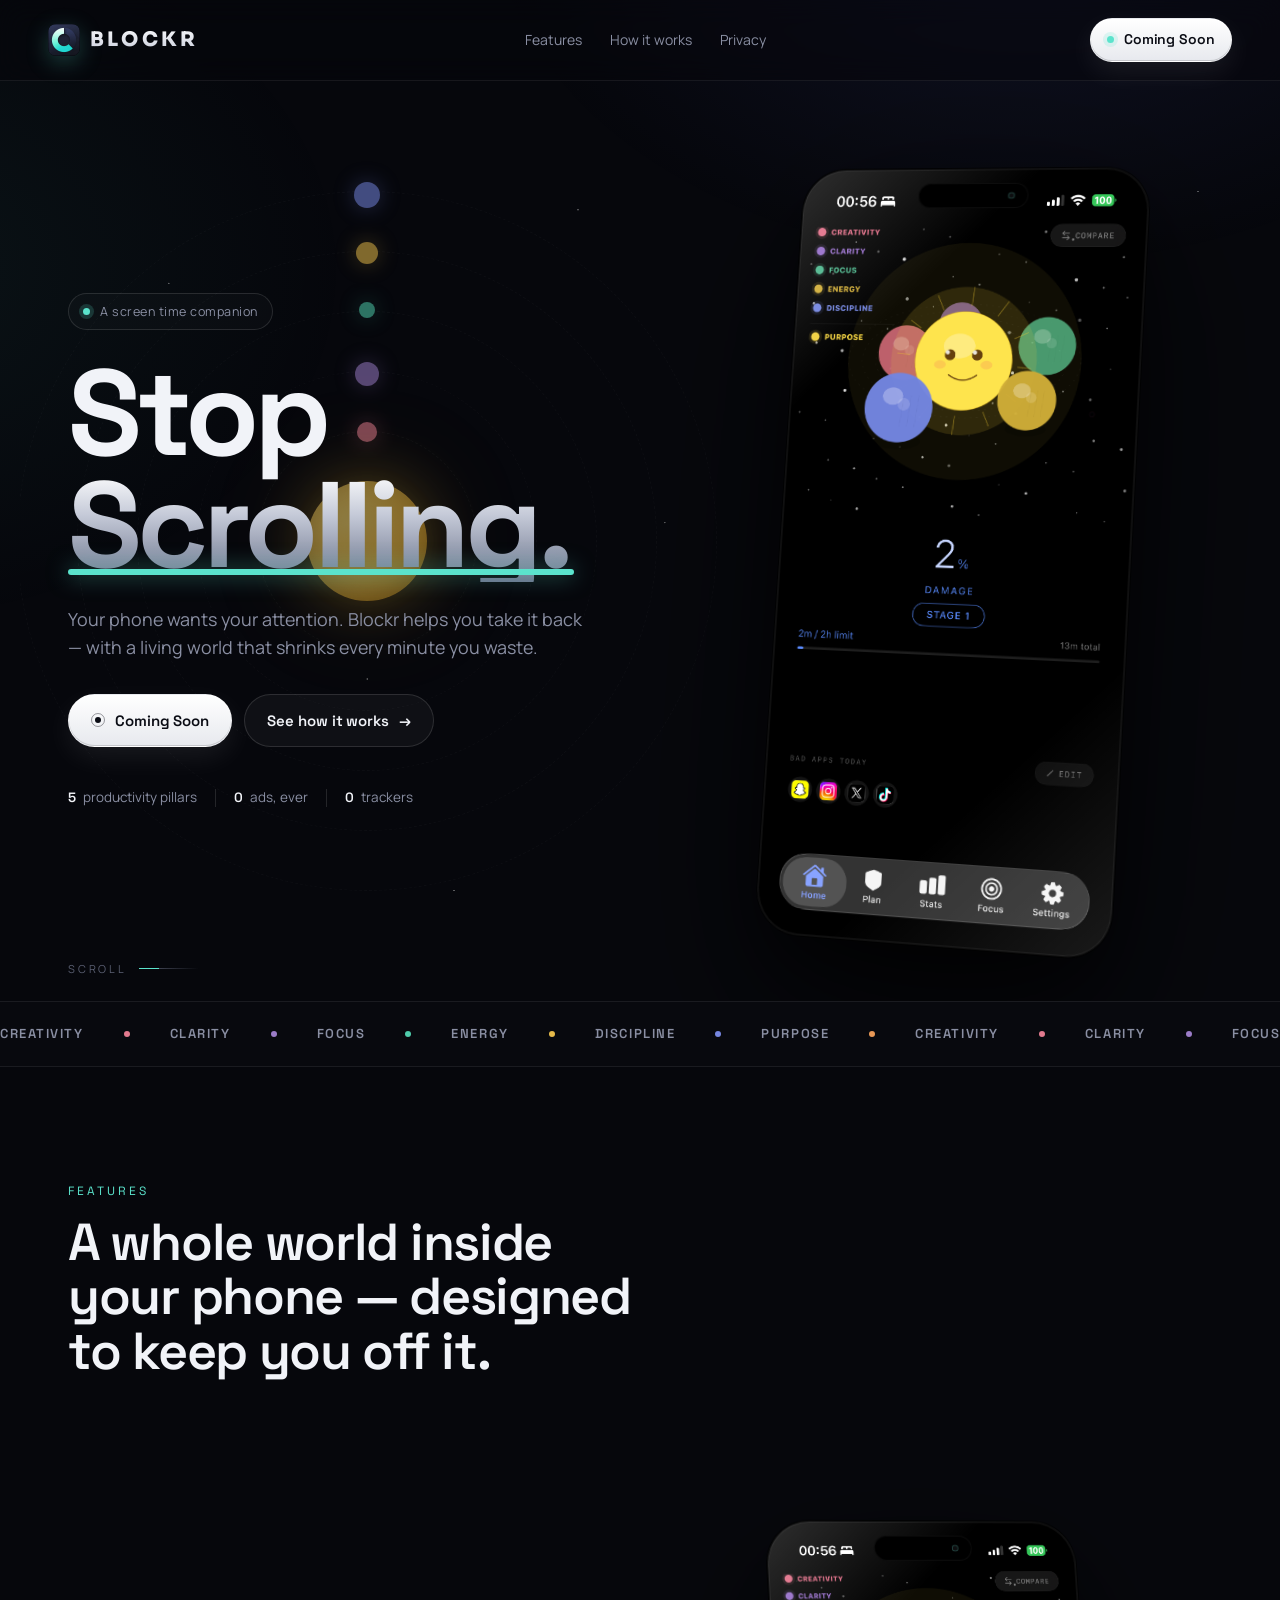
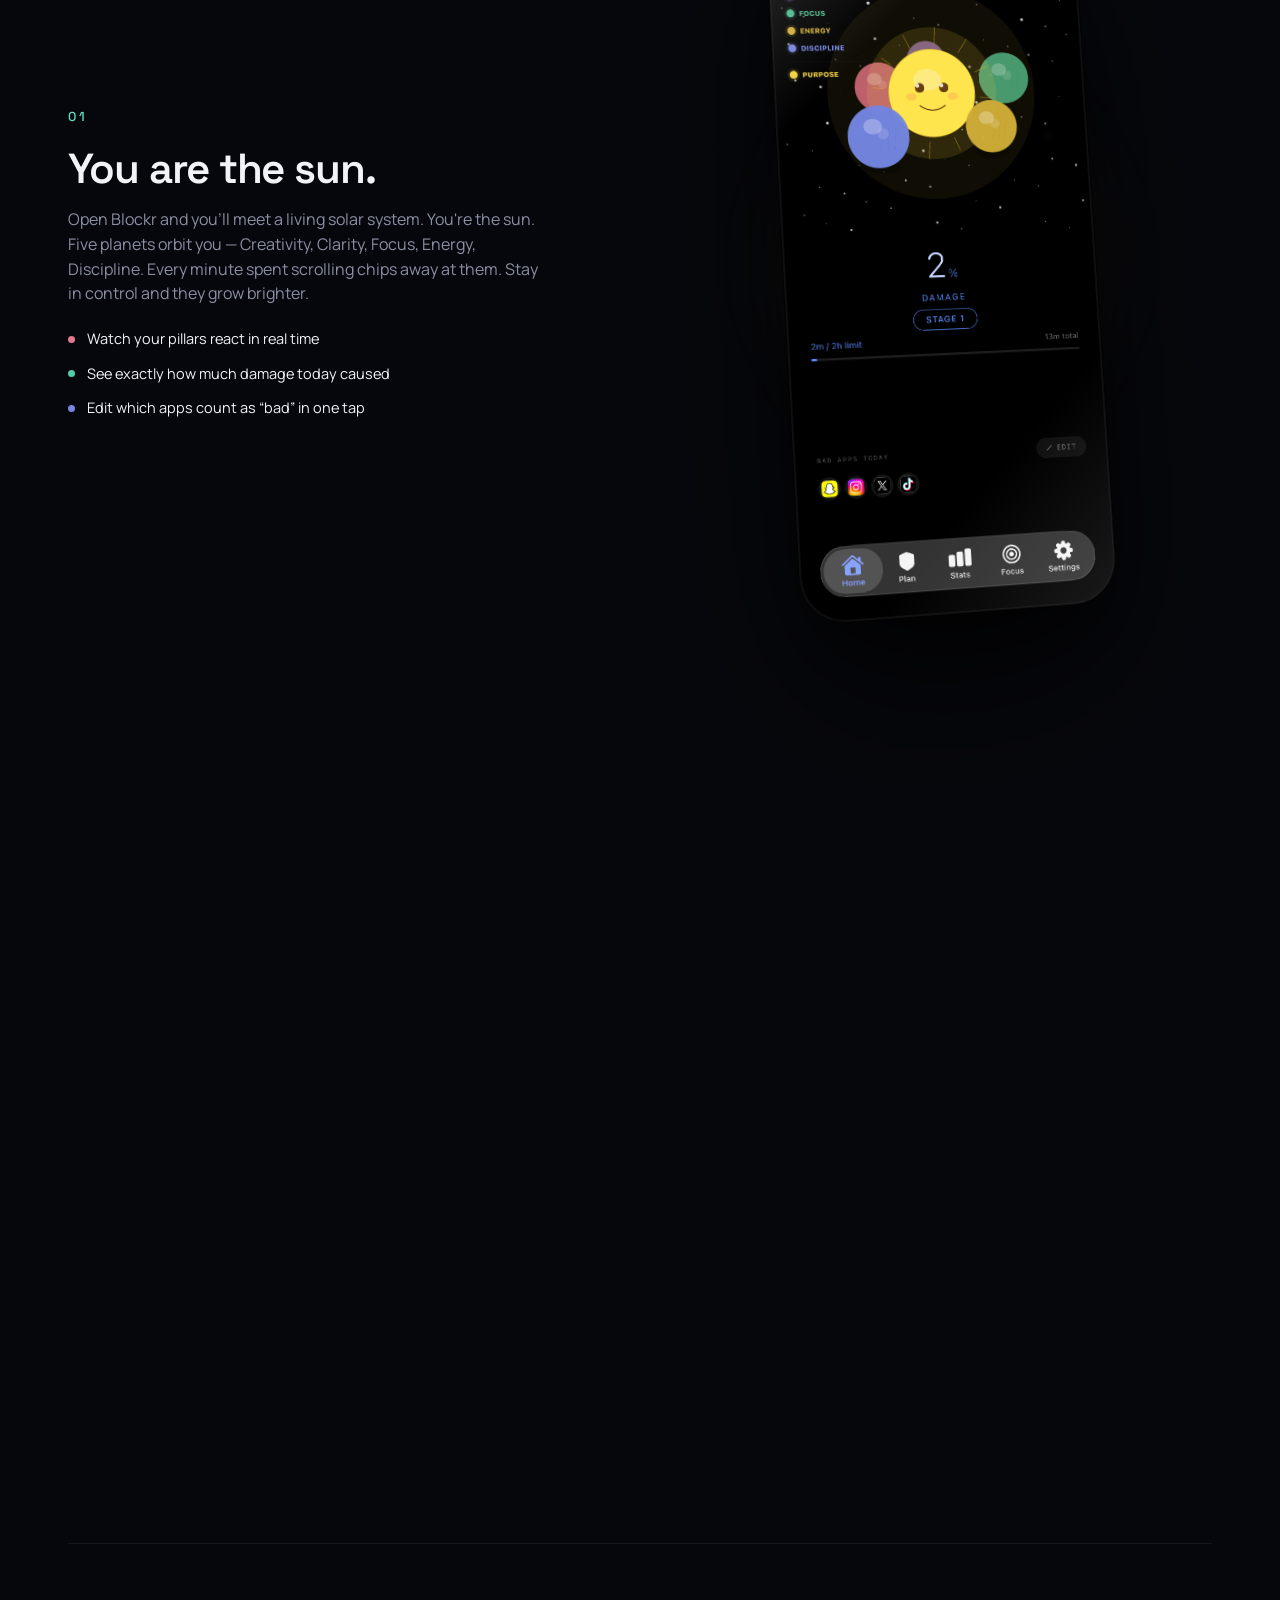
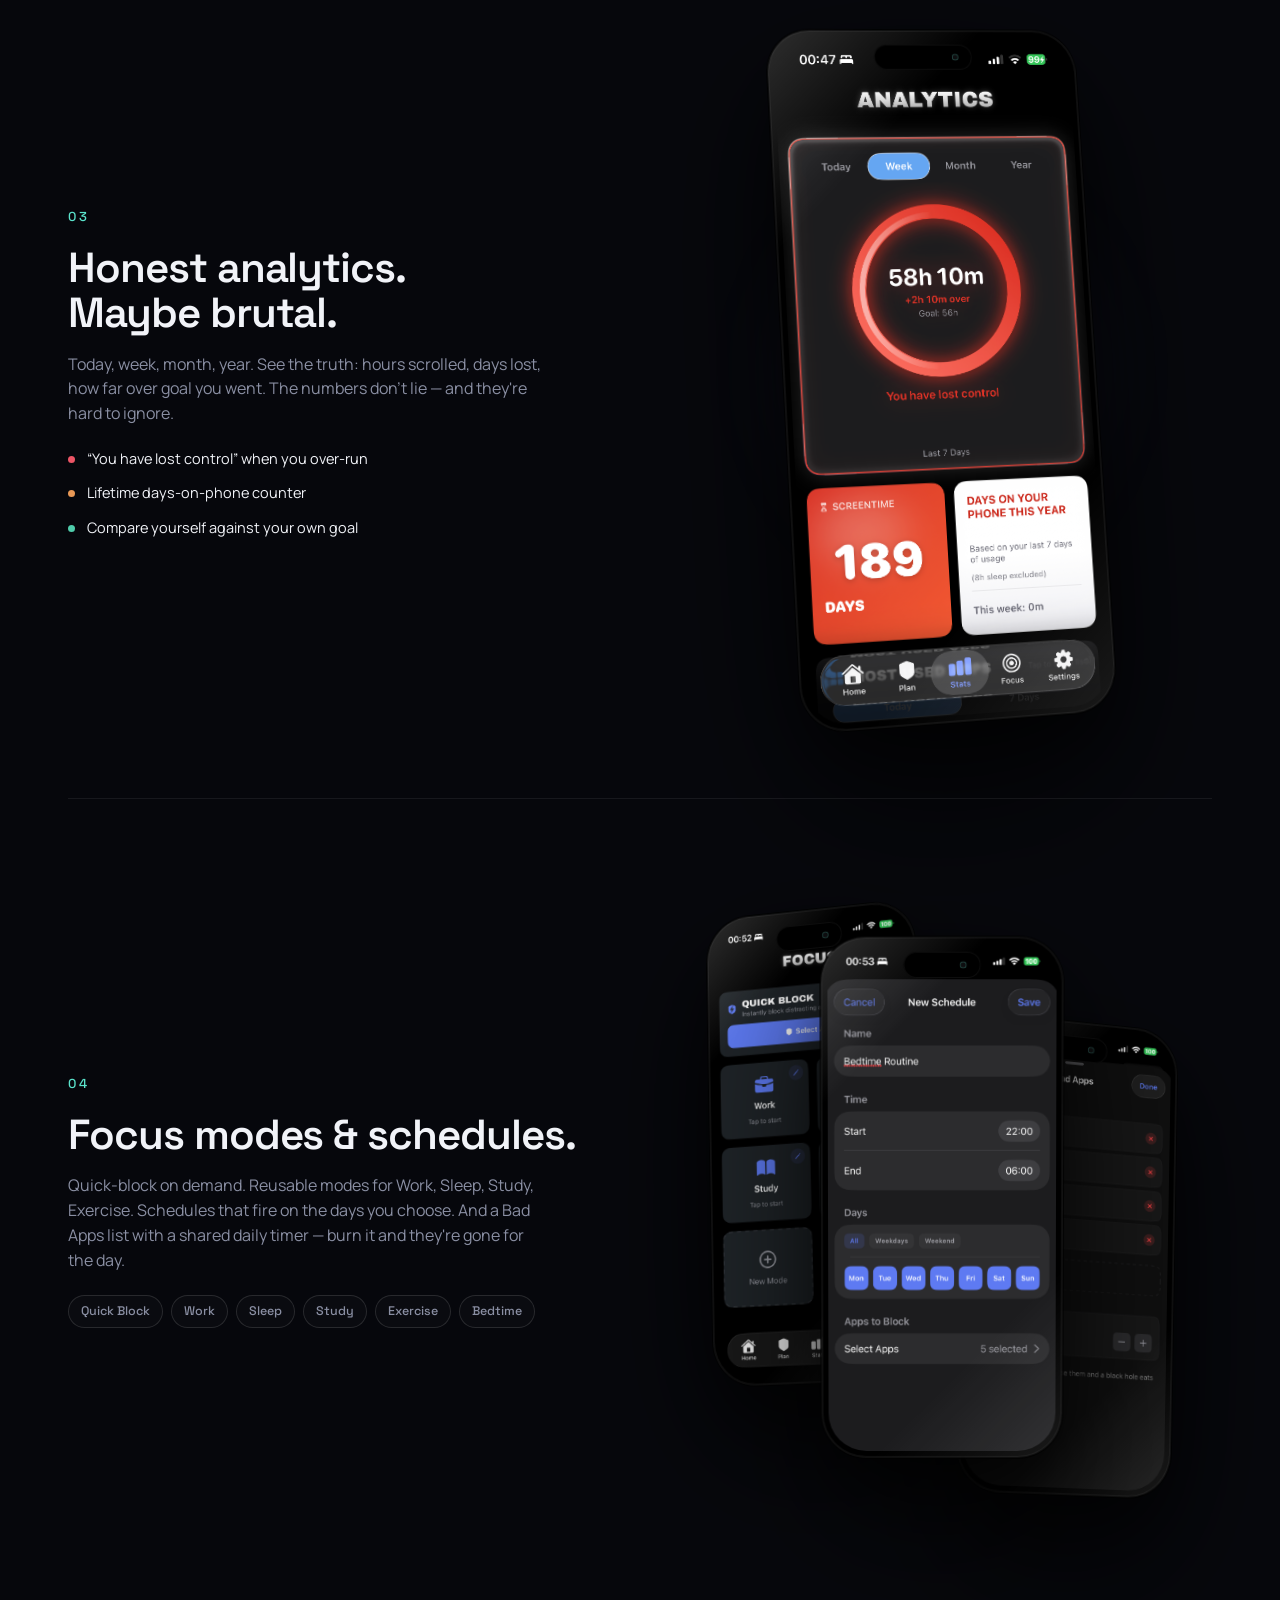
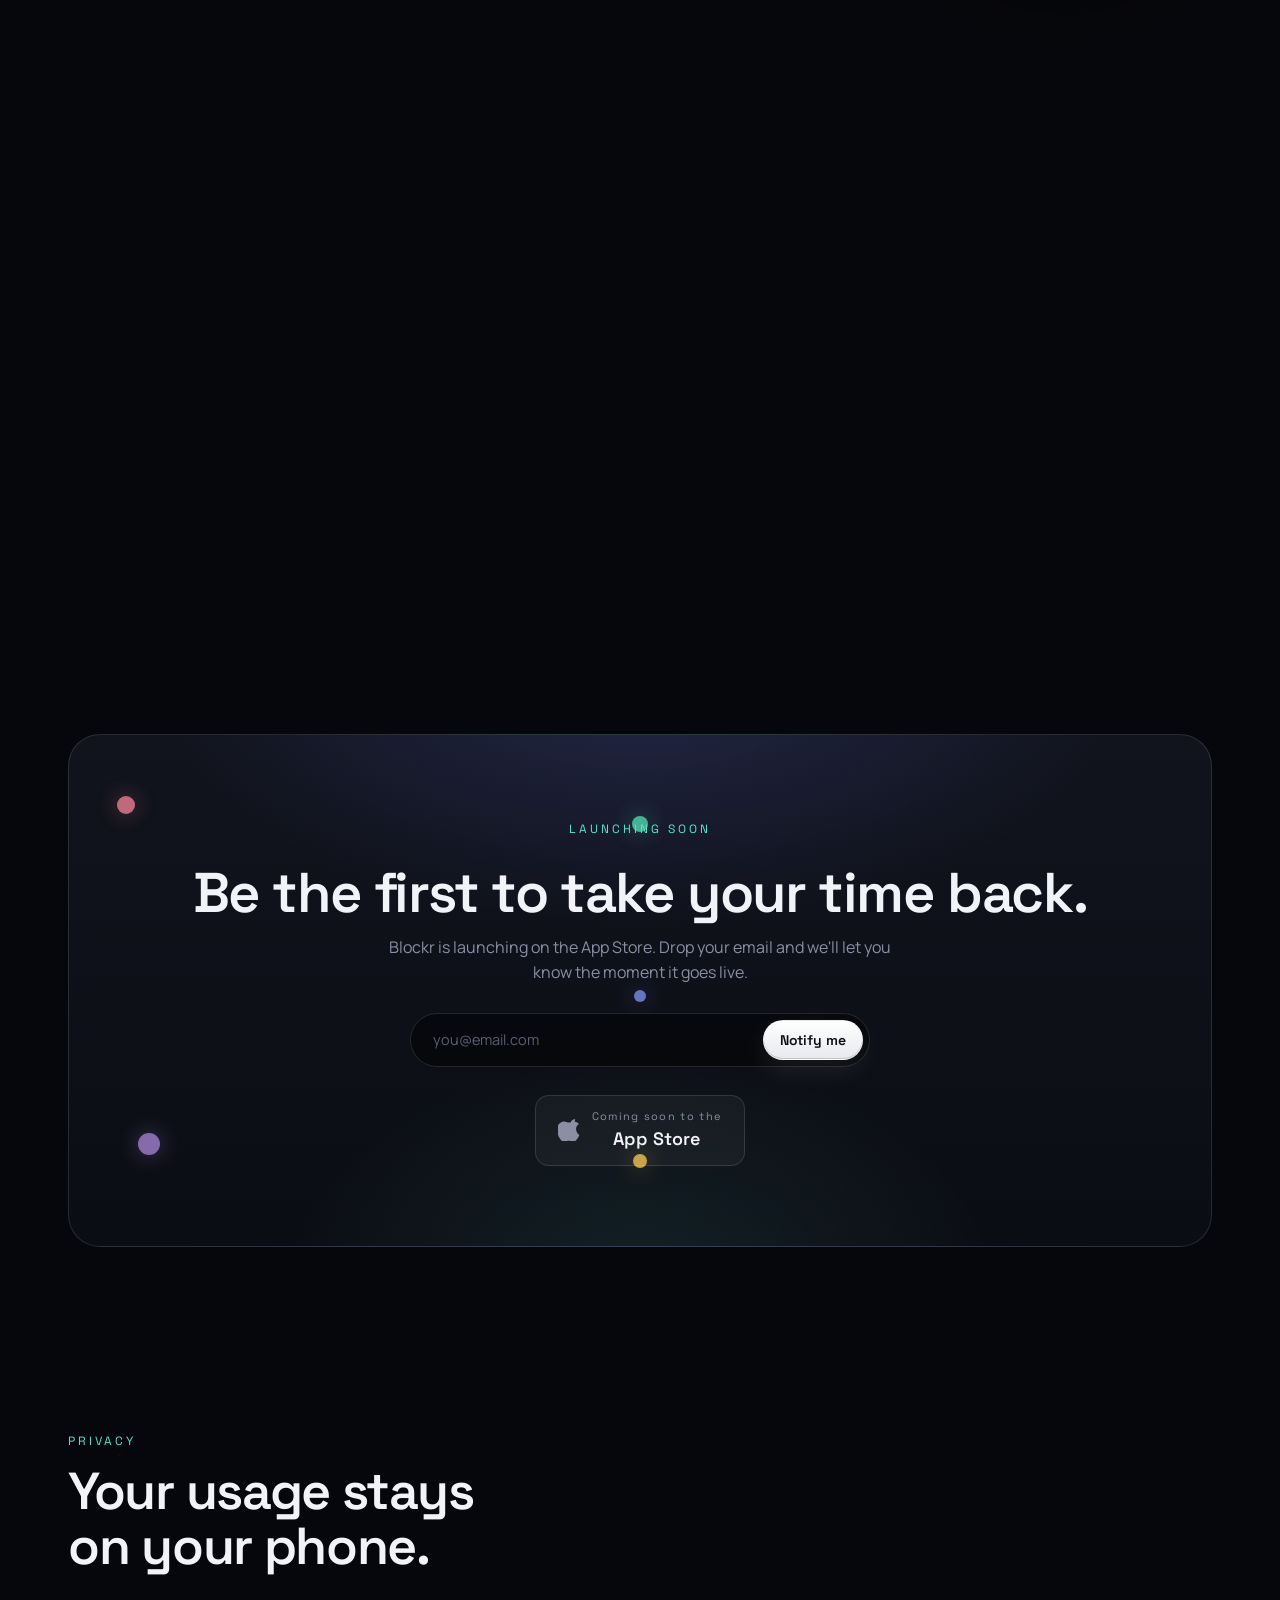
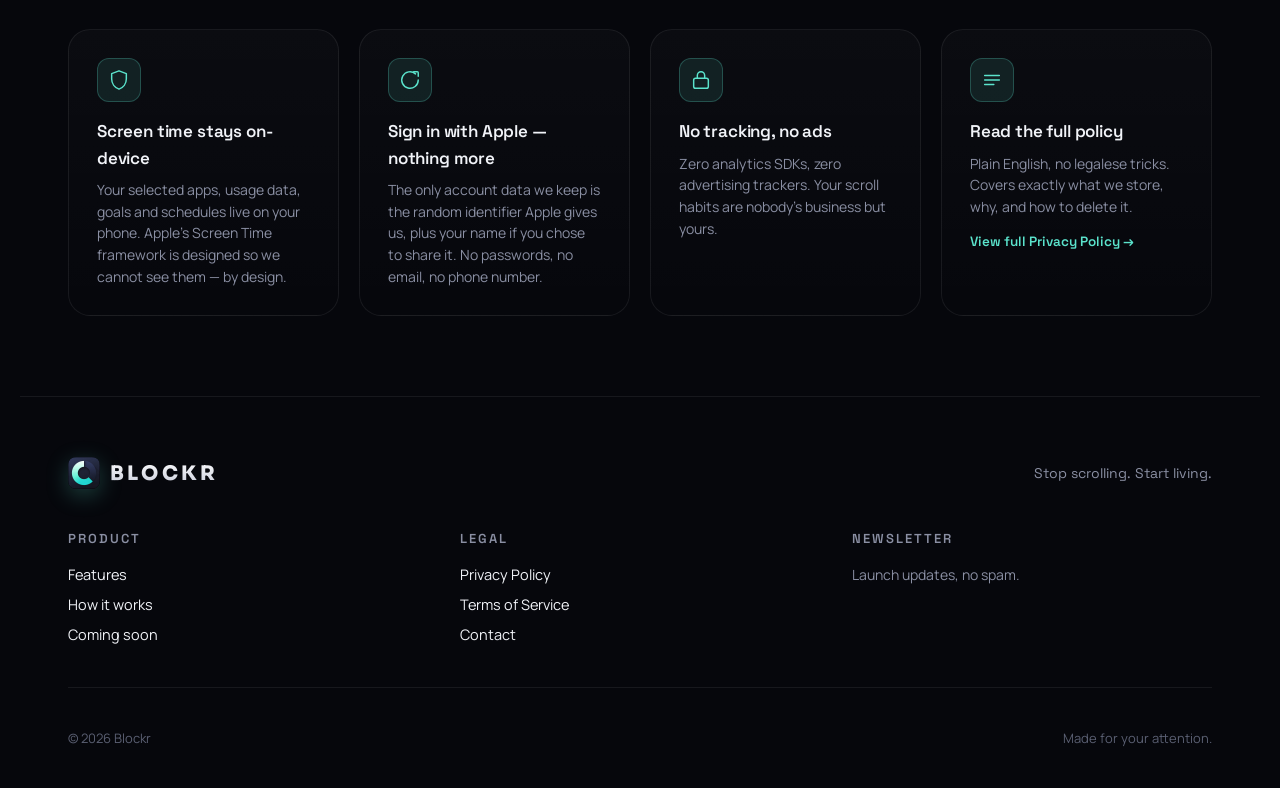
==== index.html @ 314a4d90 "Initial commit: Blockr marketing site Static HTML/CSS/JS marketing site and legal documents for the " ====
<!doctype html>
<html lang="en">
<head>
<meta charset="utf-8" />
<meta name="viewport" content="width=device-width, initial-scale=1" />
<title>Blockr — Stop Scrolling</title>
<meta name="description" content="Blockr is the iOS screen-time companion that helps you block the apps you can't put down and rebuild your attention. Coming soon to the App Store." />
<meta property="og:title" content="Blockr — Stop Scrolling" />
<meta property="og:description" content="The iOS screen-time companion that helps you take your attention back." />
<meta property="og:url" content="https://blockr.online/" />
<meta property="og:type" content="website" />
<link rel="preconnect" href="https://fonts.googleapis.com">
<link rel="preconnect" href="https://fonts.gstatic.com" crossorigin>
<link href="https://fonts.googleapis.com/css2?family=Space+Grotesk:wght@400;500;600;700&family=Manrope:wght@400;500;600;700&family=Sora:wght@500;600;700;800&display=swap" rel="stylesheet">
<link rel="stylesheet" href="styles.css" />
</head>
<body>
  <!-- ============ NAV ============ -->
  <header class="nav">
    <a class="brand" href="#top" aria-label="Blockr home">
      <img src="assets/logo.png" alt="" class="brand__mark" />
      <span class="brand__name">Blockr</span>
    </a>
    <nav class="nav__links" aria-label="Primary">
      <a href="#features">Features</a>
      <a href="#how">How it works</a>
      <a href="#privacy">Privacy</a>
    </nav>
    <a href="#waitlist" class="btn btn--primary nav__cta">
      <span class="dot"></span>
      Coming Soon
    </a>
  </header>

  <!-- ============ HERO ============ -->
  <section class="hero" id="top">
    <!-- starfield bg -->
    <div class="stars" aria-hidden="true"></div>

    <!-- orbital animation -->
    <div class="orbit-system" aria-hidden="true">
      <div class="orbit orbit--1"><span class="planet planet--creativity"></span></div>
      <div class="orbit orbit--2"><span class="planet planet--clarity"></span></div>
      <div class="orbit orbit--3"><span class="planet planet--focus"></span></div>
      <div class="orbit orbit--4"><span class="planet planet--energy"></span></div>
      <div class="orbit orbit--5"><span class="planet planet--discipline"></span></div>
      <div class="sun">
        <div class="sun__core"></div>
        <div class="sun__halo"></div>
      </div>
    </div>

    <div class="hero__content">
      <div class="hero__tag">
        <span class="dot dot--green"></span>
        A screen time companion
      </div>
      <h1 class="hero__title">
        <span class="line">Stop</span>
        <span class="line accent">Scrolling.</span>
      </h1>
      <p class="hero__sub">
        Your phone wants your attention. Blockr helps you take it back —
        with a living world that shrinks every minute you waste.
      </p>
      <div class="hero__actions">
        <a href="#waitlist" class="btn btn--primary btn--lg">
          <svg width="14" height="14" viewBox="0 0 14 14" fill="none" aria-hidden="true"><circle cx="7" cy="7" r="3" fill="currentColor"/><circle cx="7" cy="7" r="6.5" stroke="currentColor" stroke-opacity=".4"/></svg>
          Coming Soon
        </a>
        <a href="#features" class="btn btn--ghost btn--lg">
          See how it works
          <span aria-hidden="true">→</span>
        </a>
      </div>
      <div class="hero__meta">
        <div><strong>5</strong> productivity pillars</div>
        <div class="divider"></div>
        <div><strong>0</strong> ads, ever</div>
        <div class="divider"></div>
        <div><strong>0</strong> trackers</div>
      </div>
    </div>

    <!-- floating hero phone -->
    <div class="hero__phone-wrap" aria-hidden="true">
      <div class="hero__phone tilt-right">
        <div class="phone">
          <div class="phone__notch"></div>
          <img src="assets/screen-home.png" alt="Blockr home screen" class="phone__screen" />
        </div>
        <div class="hero__phone-glow"></div>
      </div>
    </div>

    <div class="scroll-cue" aria-hidden="true">
      <span>scroll</span>
      <div class="scroll-cue__line"></div>
    </div>
  </section>

  <!-- ============ MARQUEE ============ -->
  <section class="marquee" aria-hidden="true">
    <div class="marquee__track">
      <span>CREATIVITY</span><span class="dot dot--pink"></span>
      <span>CLARITY</span><span class="dot dot--purple"></span>
      <span>FOCUS</span><span class="dot dot--teal"></span>
      <span>ENERGY</span><span class="dot dot--yellow"></span>
      <span>DISCIPLINE</span><span class="dot dot--blue"></span>
      <span>PURPOSE</span><span class="dot dot--orange"></span>
      <!-- repeat -->
      <span>CREATIVITY</span><span class="dot dot--pink"></span>
      <span>CLARITY</span><span class="dot dot--purple"></span>
      <span>FOCUS</span><span class="dot dot--teal"></span>
      <span>ENERGY</span><span class="dot dot--yellow"></span>
      <span>DISCIPLINE</span><span class="dot dot--blue"></span>
      <span>PURPOSE</span><span class="dot dot--orange"></span>
    </div>
  </section>

  <!-- ============ FEATURE ROWS ============ -->
  <section class="features" id="features">
    <div class="section-head">
      <span class="eyebrow">FEATURES</span>
      <h2>A whole world inside your phone — designed to keep you off it.</h2>
    </div>

    <!-- FEATURE 1: solar system home -->
    <article class="feature feature--solar">
      <div class="feature__copy">
        <span class="feature__no">01</span>
        <h3>You are the sun.</h3>
        <p>
          Open Blockr and you'll meet a living solar system. You're the sun. Five planets
          orbit you — Creativity, Clarity, Focus, Energy, Discipline. Every minute spent
          scrolling chips away at them. Stay in control and they grow brighter.
        </p>
        <ul class="feature__bullets">
          <li><span class="dot dot--pink"></span>Watch your pillars react in real time</li>
          <li><span class="dot dot--teal"></span>See exactly how much damage today caused</li>
          <li><span class="dot dot--blue"></span>Edit which apps count as &ldquo;bad&rdquo; in one tap</li>
        </ul>
      </div>
      <div class="feature__visual">
        <div class="phone tilt-left lift">
          <div class="phone__notch"></div>
          <img src="assets/screen-home.png" alt="Solar system home screen with the user as the sun" class="phone__screen" />
        </div>
      </div>
    </article>

    <!-- FEATURE 2: Plan -->
    <article class="feature feature--reverse">
      <div class="feature__copy">
        <span class="feature__no">02</span>
        <h3>Set a plan you'll actually keep.</h3>
        <p>
          A daily screentime goal, a 10‑minute grace buffer, and per‑category app limits.
          When the limit hits, the app locks. No willpower required.
        </p>
        <ul class="feature__bullets">
          <li><span class="dot dot--blue"></span>Daily goal with grace buffer</li>
          <li><span class="dot dot--green"></span>Category limits for Social, Games, more</li>
          <li><span class="dot dot--purple"></span>Hard blocks when you cross the line</li>
        </ul>
      </div>
      <div class="feature__visual">
        <div class="phone tilt-right lift">
          <div class="phone__notch"></div>
          <img src="assets/screen-plan.png" alt="Plan screen with daily screentime goal and app limiter" class="phone__screen" />
        </div>
      </div>
    </article>

    <!-- FEATURE 3: Stats -->
    <article class="feature">
      <div class="feature__copy">
        <span class="feature__no">03</span>
        <h3>Honest analytics. Maybe brutal.</h3>
        <p>
          Today, week, month, year. See the truth: hours scrolled, days lost,
          how far over goal you went. The numbers don't lie — and they're hard to ignore.
        </p>
        <ul class="feature__bullets">
          <li><span class="dot dot--red"></span>“You have lost control” when you over‑run</li>
          <li><span class="dot dot--orange"></span>Lifetime days‑on‑phone counter</li>
          <li><span class="dot dot--teal"></span>Compare yourself against your own goal</li>
        </ul>
      </div>
      <div class="feature__visual">
        <div class="phone tilt-left lift">
          <div class="phone__notch"></div>
          <img src="assets/screen-stats.png" alt="Analytics screen showing 58h 10m over goal" class="phone__screen" />
        </div>
      </div>
    </article>

    <!-- FEATURE 4: Focus + bad apps + schedule in a cluster -->
    <article class="feature feature--cluster">
      <div class="feature__copy">
        <span class="feature__no">04</span>
        <h3>Focus modes &amp; schedules.</h3>
        <p>
          Quick‑block on demand. Reusable modes for Work, Sleep, Study, Exercise.
          Schedules that fire on the days you choose. And a Bad Apps list with a
          shared daily timer — burn it and they're gone for the day.
        </p>
        <div class="feature__chips">
          <span class="chip">Quick Block</span>
          <span class="chip">Work</span>
          <span class="chip">Sleep</span>
          <span class="chip">Study</span>
          <span class="chip">Exercise</span>
          <span class="chip">Bedtime</span>
        </div>
      </div>
      <div class="feature__cluster">
        <div class="phone tilt-cluster-1">
          <div class="phone__notch"></div>
          <img src="assets/screen-focus2.png" alt="Focus modes" class="phone__screen" />
        </div>
        <div class="phone tilt-cluster-2">
          <div class="phone__notch"></div>
          <img src="assets/screen-schedule.png" alt="Create schedule" class="phone__screen" />
        </div>
        <div class="phone tilt-cluster-3">
          <div class="phone__notch"></div>
          <img src="assets/screen-badapps.png" alt="Bad apps list" class="phone__screen" />
        </div>
      </div>
    </article>
  </section>

  <!-- ============ HOW IT WORKS ============ -->
  <section class="how" id="how">
    <div class="section-head section-head--center">
      <span class="eyebrow">HOW IT WORKS</span>
      <h2>Three steps. One healthier relationship with your phone.</h2>
    </div>
    <ol class="steps">
      <li>
        <span class="steps__num">1</span>
        <h4>Pick your bad apps</h4>
        <p>Tag the apps that drain you. Snapchat, TikTok, Instagram, whatever yours are.</p>
      </li>
      <li>
        <span class="steps__num">2</span>
        <h4>Set a daily limit</h4>
        <p>A combined budget you can live with. Blockr does the math and the blocking.</p>
      </li>
      <li>
        <span class="steps__num">3</span>
        <h4>Protect your planets</h4>
        <p>Stay under, and your solar system thrives. Cross the line, and watch it fade.</p>
      </li>
    </ol>
  </section>

  <!-- ============ WAITLIST CTA ============ -->
  <section class="cta" id="waitlist">
    <div class="cta__inner">
      <div class="cta__planets" aria-hidden="true">
        <span class="planet planet--creativity"></span>
        <span class="planet planet--clarity"></span>
        <span class="planet planet--focus"></span>
        <span class="planet planet--energy"></span>
        <span class="planet planet--discipline"></span>
      </div>
      <span class="eyebrow">LAUNCHING SOON</span>
      <h2>Be the first to take your time back.</h2>
      <p>Blockr is launching on the App Store. Drop your email and we'll let you know the moment it goes live.</p>
      <form class="cta__form" onsubmit="event.preventDefault(); this.classList.add('done'); this.querySelector('button').textContent='You’re in ✓';">
        <input type="email" required placeholder="you@email.com" aria-label="Email address" />
        <button type="submit" class="btn btn--primary">Notify me</button>
      </form>
      <div class="cta__appstore">
        <div class="appstore-mock">
          <svg width="22" height="22" viewBox="0 0 24 24" fill="none" aria-hidden="true"><path d="M16.7 0c.1 1.4-.5 2.7-1.3 3.6-.9 1-2.3 1.7-3.6 1.6-.2-1.3.5-2.7 1.3-3.5C13.9.8 15.4 0 16.7 0zm4.5 17.5c-.6 1.5-.9 2.2-1.8 3.5-1.2 1.8-2.8 4-4.9 4-1.8 0-2.3-1.2-4.8-1.2-2.5 0-3 1.2-4.9 1.2C2.7 25 1.2 23 0 21.2c-3.4-5.3-3.7-11.5-1.6-14.8 1.4-2.3 3.8-3.7 6-3.7 2.3 0 3.7 1.2 5.6 1.2 1.8 0 2.9-1.2 5.5-1.2 2 0 4 1 5.4 2.8-4.7 2.6-3.9 9.3.3 12z" fill="currentColor" transform="translate(2 0)"/></svg>
          <div>
            <div class="appstore-mock__small">Coming soon to the</div>
            <div class="appstore-mock__big">App Store</div>
          </div>
        </div>
      </div>
    </div>
  </section>

  <!-- ============ PRIVACY ============ -->
  <section class="privacy" id="privacy">
    <div class="section-head">
      <span class="eyebrow">PRIVACY</span>
      <h2>Your usage stays on your phone.</h2>
    </div>
    <div class="privacy__grid">
      <div class="privacy__card">
        <div class="privacy__icon">
          <svg width="22" height="22" viewBox="0 0 24 24" fill="none" stroke="currentColor" stroke-width="1.6" stroke-linecap="round" stroke-linejoin="round"><path d="M12 2 4 5v6c0 5 3.4 9.4 8 11 4.6-1.6 8-6 8-11V5l-8-3z"/></svg>
        </div>
        <h4>Screen time stays on-device</h4>
        <p>Your selected apps, usage data, goals and schedules live on your phone. Apple's Screen Time framework is designed so we cannot see them — by design.</p>
      </div>
      <div class="privacy__card">
        <div class="privacy__icon">
          <svg width="22" height="22" viewBox="0 0 24 24" fill="none" stroke="currentColor" stroke-width="1.6" stroke-linecap="round" stroke-linejoin="round"><path d="M16 3h4a1 1 0 0 1 1 1v4"/><path d="M21 12a9 9 0 1 1-3-6.7"/></svg>
        </div>
        <h4>Sign in with Apple — nothing more</h4>
        <p>The only account data we keep is the random identifier Apple gives us, plus your name if you chose to share it. No passwords, no email, no phone number.</p>
      </div>
      <div class="privacy__card">
        <div class="privacy__icon">
          <svg width="22" height="22" viewBox="0 0 24 24" fill="none" stroke="currentColor" stroke-width="1.6" stroke-linecap="round" stroke-linejoin="round"><rect x="4" y="10" width="16" height="11" rx="2"/><path d="M8 10V7a4 4 0 0 1 8 0v3"/></svg>
        </div>
        <h4>No tracking, no ads</h4>
        <p>Zero analytics SDKs, zero advertising trackers. Your scroll habits are nobody's business but yours.</p>
      </div>
      <div class="privacy__card">
        <div class="privacy__icon">
          <svg width="22" height="22" viewBox="0 0 24 24" fill="none" stroke="currentColor" stroke-width="1.6" stroke-linecap="round" stroke-linejoin="round"><path d="M4 7h16M4 12h16M4 17h10"/></svg>
        </div>
        <h4>Read the full policy</h4>
        <p>Plain English, no legalese tricks. Covers exactly what we store, why, and how to delete it.</p>
        <a href="privacy.html" class="privacy__link">View full Privacy Policy →</a>
      </div>
    </div>
  </section>

  <!-- ============ FOOTER ============ -->
  <footer class="footer">
    <div class="footer__top">
      <a class="brand" href="#top">
        <img src="assets/logo.png" alt="" class="brand__mark" />
        <span class="brand__name">Blockr</span>
      </a>
      <p class="footer__tag">Stop scrolling. Start living.</p>
    </div>
    <div class="footer__cols">
      <div>
        <h5>Product</h5>
        <a href="#features">Features</a>
        <a href="#how">How it works</a>
        <a href="#waitlist">Coming soon</a>
      </div>
      <div>
        <h5>Legal</h5>
        <a href="privacy.html">Privacy Policy</a>
        <a href="terms.html">Terms of Service</a>
        <a href="mailto:support@scandihouse.co">Contact</a>
      </div>
      <div>
        <h5>Newsletter</h5>
        <p class="muted">Launch updates, no spam.</p>
      </div>
    </div>
    <div class="footer__bottom">
      <span>© 2026 Blockr</span>
      <span>Made for your attention.</span>
    </div>
  </footer>

  <script src="app.js"></script>
</body>
</html>
---- styles.css ----
/* ============================================================
   BLOCKR — landing
   ============================================================ */
:root {
  --bg-0:   #06070c;
  --bg-1:   #0b0d14;
  --bg-2:   #11141d;
  --bg-3:   #181c28;

  --line:   rgba(255,255,255,.07);
  --line-2: rgba(255,255,255,.12);

  --text:   #f1f3f8;
  --muted:  #8a8fa3;
  --dim:    #5a5f72;

  --mint:   #5BE3CC;
  --mint-2: #3fcfb6;
  --blue:   #6E7BFF;
  --blue-2: #8b96ff;

  /* planet hues */
  --p-creativity: #E27A8E;
  --p-clarity:    #9B7CC7;
  --p-focus:      #4FCCAB;
  --p-energy:     #E6BA4A;
  --p-discipline: #7686E0;
  --p-purpose:    #E89856;

  --maxw: 1240px;
  --rad-card: 22px;
  --rad-phone: 44px;

  --easing: cubic-bezier(.2,.7,.2,1);

  --font-display: "Space Grotesk", "Manrope", system-ui, -apple-system, sans-serif;
  --font-body:    "Manrope", system-ui, -apple-system, sans-serif;
}

* { box-sizing: border-box; }
html, body { padding: 0; margin: 0; }
html { scroll-behavior: smooth; }

body {
  font-family: var(--font-body);
  background: var(--bg-0);
  color: var(--text);
  -webkit-font-smoothing: antialiased;
  text-rendering: optimizeLegibility;
  overflow-x: hidden;
  line-height: 1.55;
}

a { color: inherit; text-decoration: none; }
img { display: block; max-width: 100%; }

/* radial sweep on body */
body::before {
  content: "";
  position: fixed; inset: 0;
  background:
    radial-gradient(900px 600px at 80% -10%, rgba(110,123,255,.10), transparent 60%),
    radial-gradient(800px 600px at -10% 30%, rgba(91,227,204,.06), transparent 60%);
  pointer-events: none;
  z-index: 0;
}

/* ============ NAV ============ */
.nav {
  position: sticky; top: 0; z-index: 50;
  display: flex; align-items: center; justify-content: space-between;
  padding: 18px clamp(20px, 4vw, 48px);
  backdrop-filter: blur(14px);
  background: rgba(6,7,12,.55);
  border-bottom: 1px solid var(--line);
}
.brand {
  display: inline-flex; align-items: center; gap: 10px;
  font-family: var(--font-display);
  font-weight: 700;
}
.brand__mark {
  width: 32px; height: 32px;
  border-radius: 8px;
  box-shadow: 0 6px 22px rgba(91,227,204,.25);
}
.brand__name {
  font-family: "Sora", var(--font-display);
  font-size: 20px;
  font-weight: 800;
  letter-spacing: .16em;
  text-transform: uppercase;
  background: linear-gradient(180deg, #ffffff 0%, #c4c8d8 100%);
  -webkit-background-clip: text;
  background-clip: text;
  color: transparent;
  padding-right: .12em;
}
.nav__links {
  display: flex; gap: 28px;
  font-size: 14px; color: var(--muted);
}
.nav__links a {
  position: relative; transition: color .2s var(--easing);
}
.nav__links a:hover { color: var(--text); }
.nav__cta {}

@media (max-width: 740px) {
  .nav__links { display: none; }
}

/* ============ BUTTONS ============ */
.btn {
  display: inline-flex; align-items: center; gap: 10px;
  padding: 10px 16px;
  border-radius: 999px;
  font-family: var(--font-display);
  font-weight: 600;
  font-size: 14px;
  letter-spacing: -.005em;
  cursor: pointer;
  border: 1px solid transparent;
  transition: transform .25s var(--easing), background .25s var(--easing), box-shadow .25s var(--easing);
  user-select: none;
  white-space: nowrap;
}
.btn--lg { padding: 14px 22px; font-size: 15px; }
.btn--primary {
  background: linear-gradient(180deg, #fff, #e7e9ee);
  color: #0a0c14;
  box-shadow:
    inset 0 -1px 0 rgba(0,0,0,.15),
    0 10px 28px rgba(255,255,255,.08),
    0 1px 0 rgba(255,255,255,.4) inset;
}
.btn--primary:hover { transform: translateY(-1px); box-shadow: inset 0 -1px 0 rgba(0,0,0,.15), 0 14px 36px rgba(255,255,255,.14); }
.btn--ghost {
  background: rgba(255,255,255,.04);
  color: var(--text);
  border-color: var(--line-2);
}
.btn--ghost:hover { background: rgba(255,255,255,.07); }

.dot {
  width: 7px; height: 7px; border-radius: 50%;
  background: var(--mint);
  box-shadow: 0 0 0 4px rgba(91,227,204,.18);
  display: inline-block;
}
.dot--green   { background: var(--mint); box-shadow: 0 0 0 4px rgba(91,227,204,.18); }
.dot--pink    { background: var(--p-creativity); box-shadow: none; }
.dot--purple  { background: var(--p-clarity); box-shadow: none; }
.dot--teal    { background: var(--p-focus); box-shadow: none; }
.dot--yellow  { background: var(--p-energy); box-shadow: none; }
.dot--blue    { background: var(--p-discipline); box-shadow: none; }
.dot--orange  { background: var(--p-purpose); box-shadow: none; }
.dot--red     { background: #ec5566; box-shadow: none; }

/* ============ HERO ============ */
.hero {
  position: relative;
  padding: 80px clamp(20px, 4vw, 48px) 60px;
  overflow: hidden;
  min-height: 92vh;
  display: grid;
  grid-template-columns: 1.05fr .95fr;
  gap: 48px;
  align-items: center;
  max-width: var(--maxw);
  margin: 0 auto;
}
@media (max-width: 960px) {
  .hero { grid-template-columns: 1fr; padding-top: 40px; }
}

.hero__content { position: relative; z-index: 3; }
.hero__tag {
  display: inline-flex; align-items: center; gap: 10px;
  padding: 8px 14px;
  border: 1px solid var(--line-2);
  border-radius: 999px;
  font-size: 12.5px; letter-spacing: .04em;
  color: var(--muted);
  background: rgba(255,255,255,.02);
  margin-bottom: 28px;
}
.hero__title {
  font-family: var(--font-display);
  font-weight: 700;
  font-size: clamp(56px, 9.5vw, 124px);
  line-height: .92;
  letter-spacing: -.04em;
  margin: 0 0 24px;
}
.hero__title .line { display: block; }
.hero__title .accent {
  background: linear-gradient(180deg, #ffffff 0%, #c5cad8 40%, #6a728a 100%);
  -webkit-background-clip: text;
  background-clip: text;
  color: transparent;
  position: relative;
}
.hero__title .accent::after {
  content: "";
  position: absolute;
  left: 0; right: 12%; bottom: 6%;
  height: 6px;
  background: var(--mint);
  border-radius: 999px;
  transform: scaleX(0);
  transform-origin: left;
  animation: underline 1.4s var(--easing) .8s forwards;
  box-shadow: 0 0 22px rgba(91,227,204,.6);
}
@keyframes underline { to { transform: scaleX(1); } }

.hero__sub {
  font-size: clamp(15px, 1.4vw, 18px);
  color: var(--muted);
  max-width: 520px;
  margin: 0 0 32px;
}
.hero__actions {
  display: flex; flex-wrap: wrap; gap: 12px;
  margin-bottom: 40px;
}
.hero__meta {
  display: flex; align-items: center; gap: 18px;
  color: var(--muted);
  font-size: 13.5px;
}
.hero__meta strong { color: var(--text); font-weight: 600; font-family: var(--font-display); margin-right: 4px; }
.hero__meta .divider {
  width: 1px; height: 18px; background: var(--line-2);
}

/* hero phone */
.hero__phone-wrap {
  position: relative;
  height: 100%;
  min-height: 620px;
  display: flex; align-items: center; justify-content: center;
  z-index: 2;
}
.hero__phone {
  position: relative;
  width: min(360px, 80%);
  filter: drop-shadow(0 60px 100px rgba(0,0,0,.55));
  animation: float 8s ease-in-out infinite;
}
.hero__phone-glow {
  position: absolute; inset: 8% 8% 8% 8%;
  background: radial-gradient(closest-side, rgba(110,123,255,.28), transparent 70%);
  filter: blur(40px);
  z-index: -1;
}
@keyframes float {
  0%,100% { transform: translateY(0); }
  50%     { transform: translateY(-14px); }
}

/* ============ PHONE COMPONENT ============ */
.phone {
  position: relative;
  width: 100%;
  aspect-ratio: 1179 / 2556;
  border-radius: var(--rad-phone);
  background: #000;
  padding: 6px;
  box-shadow:
    0 0 0 1px rgba(255,255,255,.06),
    0 0 0 2px rgba(0,0,0,.8),
    inset 0 0 0 1px rgba(255,255,255,.05),
    0 60px 120px -30px rgba(0,0,0,.7),
    0 30px 60px -20px rgba(0,0,0,.5);
  transform-style: preserve-3d;
  transition: transform .6s var(--easing);
}
.phone::before {
  /* outer bezel highlight */
  content: "";
  position: absolute; inset: 0;
  border-radius: inherit;
  background:
    linear-gradient(135deg, rgba(255,255,255,.18), transparent 22%),
    linear-gradient(315deg, rgba(255,255,255,.10), transparent 25%);
  pointer-events: none;
  mix-blend-mode: screen;
}
.phone__notch {
  position: absolute;
  top: 14px; left: 50%;
  transform: translateX(-50%);
  width: 32%;
  height: 26px;
  background: #000;
  border-radius: 999px;
  z-index: 5;
  box-shadow: inset 0 0 0 1px rgba(255,255,255,.05);
}
.phone__notch::after {
  content: "";
  position: absolute; right: 14px; top: 50%;
  transform: translateY(-50%);
  width: 7px; height: 7px; border-radius: 50%;
  background: #0e0e10;
  box-shadow: inset 0 0 0 1px rgba(91,227,204,.25);
}
.phone__screen {
  width: 100%; height: 100%;
  object-fit: cover;
  border-radius: calc(var(--rad-phone) - 6px);
  display: block;
}

/* tilts */
.tilt-left  { transform: perspective(2200px) rotateY(14deg)  rotateX(6deg)  rotateZ(-2deg); }
.tilt-right { transform: perspective(2200px) rotateY(-14deg) rotateX(6deg)  rotateZ(2deg); }
.tilt-cluster-1 { transform: perspective(2200px) rotateY(-18deg) rotateX(8deg)  rotateZ(-4deg); }
.tilt-cluster-2 { transform: perspective(2200px) rotateY(0)      rotateX(-3deg) rotateZ(0); }
.tilt-cluster-3 { transform: perspective(2200px) rotateY(18deg)  rotateX(8deg)  rotateZ(4deg); }
.lift:hover     { transform: perspective(2200px) rotateY(0) rotateX(0) rotateZ(0) scale(1.02); }

/* ============ STARFIELD ============ */
.stars {
  position: absolute; inset: 0;
  background-image:
    radial-gradient(1px 1px at 12% 22%, #fff 50%, transparent 100%),
    radial-gradient(1px 1px at 28% 65%, #fff 50%, transparent 100%),
    radial-gradient(1px 1px at 45% 14%, #fff 50%, transparent 100%),
    radial-gradient(1.5px 1.5px at 62% 78%, #fff 50%, transparent 100%),
    radial-gradient(1px 1px at 78% 32%, #fff 50%, transparent 100%),
    radial-gradient(1px 1px at 88% 60%, #fff 50%, transparent 100%),
    radial-gradient(1px 1px at 35% 88%, #fff 50%, transparent 100%),
    radial-gradient(1.5px 1.5px at 8% 78%, #fff 50%, transparent 100%),
    radial-gradient(1px 1px at 52% 48%, #fff 50%, transparent 100%),
    radial-gradient(1px 1px at 95% 12%, #fff 50%, transparent 100%);
  opacity: .35;
  animation: twinkle 5s ease-in-out infinite;
  pointer-events: none;
}
@keyframes twinkle {
  0%,100% { opacity: .3; }
  50% { opacity: .55; }
}

/* ============ ORBIT SYSTEM (decorative) ============ */
.orbit-system {
  position: absolute;
  top: 50%; left: 28%;
  transform: translate(-50%, -50%);
  width: 720px; height: 720px;
  pointer-events: none;
  z-index: 1;
  opacity: .55;
}
.orbit {
  position: absolute;
  top: 50%; left: 50%;
  border: 1px dashed rgba(255,255,255,.06);
  border-radius: 50%;
  transform-origin: center;
  transform: translate(-50%, -50%);
}
.orbit--1 { width: 220px; height: 220px; animation: spin 22s linear infinite; }
.orbit--2 { width: 340px; height: 340px; animation: spin 32s linear infinite reverse; }
.orbit--3 { width: 460px; height: 460px; animation: spin 42s linear infinite; }
.orbit--4 { width: 580px; height: 580px; animation: spin 52s linear infinite reverse; }
.orbit--5 { width: 700px; height: 700px; animation: spin 62s linear infinite; }
@keyframes spin {
  to { transform: translate(-50%, -50%) rotate(360deg); }
}
.planet {
  position: absolute;
  top: -10px; left: 50%;
  transform: translateX(-50%);
  width: 20px; height: 20px;
  border-radius: 50%;
  display: inline-block;
  box-shadow: 0 0 22px currentColor;
}
.planet--creativity { background: var(--p-creativity); color: rgba(226,122,142,.5); }
.planet--clarity    { background: var(--p-clarity);    color: rgba(155,124,199,.5); width: 24px; height: 24px; }
.planet--focus      { background: var(--p-focus);      color: rgba(79,204,171,.5);  width: 16px; height: 16px; }
.planet--energy     { background: var(--p-energy);     color: rgba(230,186,74,.5);  width: 22px; height: 22px; }
.planet--discipline { background: var(--p-discipline); color: rgba(118,134,224,.5); width: 26px; height: 26px; }
.planet--purpose    { background: var(--p-purpose);    color: rgba(232,152,86,.5);  width: 18px; height: 18px; }

.sun {
  position: absolute;
  top: 50%; left: 50%;
  transform: translate(-50%, -50%);
  width: 120px; height: 120px;
  border-radius: 50%;
  background: radial-gradient(circle at 35% 35%, #ffe27a, #f5b938 65%, #d99617 100%);
  box-shadow:
    0 0 60px rgba(245,185,56,.45),
    0 0 120px rgba(245,185,56,.25),
    inset 0 -10px 30px rgba(0,0,0,.2);
  animation: pulse 4s ease-in-out infinite;
}
.sun__halo {
  position: absolute; inset: -30px;
  border-radius: 50%;
  background: radial-gradient(closest-side, rgba(245,185,56,.35), transparent 70%);
  z-index: -1;
  filter: blur(10px);
}
@keyframes pulse {
  0%,100% { box-shadow: 0 0 60px rgba(245,185,56,.45), 0 0 120px rgba(245,185,56,.25), inset 0 -10px 30px rgba(0,0,0,.2); }
  50%     { box-shadow: 0 0 80px rgba(245,185,56,.6),  0 0 160px rgba(245,185,56,.35), inset 0 -10px 30px rgba(0,0,0,.2); }
}

@media (max-width: 960px) {
  .orbit-system { left: 50%; top: 30%; width: 520px; height: 520px; opacity: .35; }
  .hero__phone-wrap { min-height: 540px; }
}

/* ============ SCROLL CUE ============ */
.scroll-cue {
  position: absolute;
  left: clamp(20px, 4vw, 48px);
  bottom: 24px;
  display: flex; align-items: center; gap: 12px;
  color: var(--dim);
  font-size: 11px;
  letter-spacing: .25em;
  text-transform: uppercase;
  z-index: 4;
}
.scroll-cue__line {
  position: relative;
  width: 60px; height: 1px;
  background: linear-gradient(90deg, var(--dim), transparent);
  overflow: hidden;
}
.scroll-cue__line::after {
  content: "";
  position: absolute; left: 0; top: 0; bottom: 0; width: 20px;
  background: var(--mint);
  animation: cue 2s ease-in-out infinite;
}
@keyframes cue {
  0%   { transform: translateX(-30px); opacity: 0; }
  40%  { opacity: 1; }
  100% { transform: translateX(70px); opacity: 0; }
}

/* ============ MARQUEE ============ */
.marquee {
  position: relative; z-index: 4;
  border-top: 1px solid var(--line);
  border-bottom: 1px solid var(--line);
  overflow: hidden;
  padding: 22px 0;
  background: rgba(255,255,255,.012);
}
.marquee__track {
  display: flex; align-items: center; gap: 40px;
  white-space: nowrap;
  font-family: var(--font-display);
  font-weight: 600;
  letter-spacing: .12em;
  font-size: 13px;
  color: var(--muted);
  animation: scroll 28s linear infinite;
  width: max-content;
}
.marquee__track .dot { width: 6px; height: 6px; box-shadow: none; }
@keyframes scroll {
  to { transform: translateX(-50%); }
}

/* ============ SECTION HEADS ============ */
.section-head {
  max-width: 720px;
  margin-bottom: 56px;
}
.section-head--center { margin-left: auto; margin-right: auto; text-align: center; }
.eyebrow {
  display: inline-block;
  font-family: var(--font-display);
  font-size: 12px;
  letter-spacing: .25em;
  color: var(--mint);
  margin-bottom: 14px;
}
.section-head h2 {
  font-family: var(--font-display);
  font-weight: 600;
  font-size: clamp(30px, 4.5vw, 52px);
  line-height: 1.05;
  letter-spacing: -.025em;
  margin: 0;
  text-wrap: balance;
}

/* ============ FEATURES ============ */
.features {
  position: relative; z-index: 4;
  max-width: var(--maxw);
  margin: 0 auto;
  padding: 110px clamp(20px, 4vw, 48px) 60px;
}
.feature {
  display: grid;
  grid-template-columns: 1fr 1fr;
  gap: 64px;
  align-items: center;
  padding: 80px 0;
  position: relative;
}
.feature + .feature { border-top: 1px solid var(--line); }
.feature--reverse { direction: rtl; }
.feature--reverse > * { direction: ltr; }

.feature__no {
  font-family: var(--font-display);
  font-weight: 500;
  color: var(--mint);
  font-size: 13px;
  letter-spacing: .25em;
  display: inline-block;
  margin-bottom: 18px;
}
.feature__copy h3 {
  font-family: var(--font-display);
  font-weight: 600;
  font-size: clamp(28px, 3.6vw, 42px);
  letter-spacing: -.025em;
  line-height: 1.08;
  margin: 0 0 16px;
  text-wrap: balance;
}
.feature__copy p {
  color: var(--muted);
  font-size: 16px;
  max-width: 480px;
  margin: 0 0 22px;
}
.feature__bullets {
  list-style: none; padding: 0; margin: 0;
  display: flex; flex-direction: column; gap: 12px;
}
.feature__bullets li {
  display: flex; align-items: center; gap: 12px;
  color: var(--text);
  font-size: 14.5px;
}
.feature__bullets .dot { flex-shrink: 0; }
.feature__chips {
  display: flex; flex-wrap: wrap; gap: 8px;
  margin-top: 6px;
}
.chip {
  padding: 6px 12px;
  border: 1px solid var(--line-2);
  border-radius: 999px;
  font-size: 12.5px;
  color: var(--muted);
  background: rgba(255,255,255,.02);
  font-family: var(--font-display);
  font-weight: 500;
}

.feature__visual {
  display: flex; align-items: center; justify-content: center;
  min-height: 580px;
  position: relative;
}
.feature__visual .phone {
  width: min(320px, 90%);
  filter: drop-shadow(0 50px 80px rgba(0,0,0,.55));
}
.feature__visual::before {
  content: "";
  position: absolute;
  inset: 10% 5%;
  background: radial-gradient(closest-side, rgba(110,123,255,.18), transparent 75%);
  filter: blur(40px);
  z-index: -1;
}
.feature--solar .feature__visual::before {
  background: radial-gradient(closest-side, rgba(245,185,56,.22), transparent 70%);
}

/* cluster */
.feature__cluster {
  position: relative;
  min-height: 640px;
  display: flex; align-items: center; justify-content: center;
}
.feature__cluster .phone {
  position: absolute;
  width: 220px;
  filter: drop-shadow(0 40px 70px rgba(0,0,0,.6));
  transition: transform .5s var(--easing), z-index 0s .25s;
}
.feature__cluster .phone:nth-child(1) { left: 6%;  top: 4%;  z-index: 1; }
.feature__cluster .phone:nth-child(2) { left: 50%; top: 50%; transform: translate(-50%, -50%) perspective(2200px) rotateY(0) rotateX(-3deg); width: 240px; z-index: 3; }
.feature__cluster .phone:nth-child(3) { right: 6%; bottom: 4%; z-index: 2; }
.feature__cluster .phone:hover { transform: perspective(2200px) rotateY(0) rotateX(0) scale(1.05); z-index: 5; transition: transform .5s var(--easing); }
.feature__cluster .phone:nth-child(2):hover { transform: translate(-50%, -50%) scale(1.05); }

@media (max-width: 900px) {
  .feature { grid-template-columns: 1fr; gap: 40px; padding: 60px 0; }
  .feature--reverse { direction: ltr; }
  .feature__visual { min-height: 520px; }
  .feature__cluster { min-height: 520px; }
  .feature__cluster .phone { width: 180px; }
  .feature__cluster .phone:nth-child(2) { width: 200px; }
}

/* ============ HOW ============ */
.how {
  position: relative; z-index: 4;
  max-width: var(--maxw);
  margin: 0 auto;
  padding: 80px clamp(20px, 4vw, 48px) 80px;
}
.steps {
  list-style: none; padding: 0; margin: 0;
  display: grid; grid-template-columns: repeat(3, 1fr); gap: 24px;
  counter-reset: step;
}
.steps li {
  position: relative;
  padding: 32px 28px;
  border: 1px solid var(--line);
  background: linear-gradient(180deg, rgba(255,255,255,.025), rgba(255,255,255,.005));
  border-radius: var(--rad-card);
  transition: border-color .25s var(--easing), transform .25s var(--easing);
}
.steps li:hover { border-color: var(--line-2); transform: translateY(-3px); }
.steps__num {
  font-family: var(--font-display);
  font-weight: 600;
  display: inline-flex;
  width: 40px; height: 40px;
  align-items: center; justify-content: center;
  border-radius: 50%;
  background: rgba(91,227,204,.10);
  color: var(--mint);
  border: 1px solid rgba(91,227,204,.25);
  margin-bottom: 22px;
  font-size: 15px;
}
.steps h4 {
  font-family: var(--font-display);
  font-weight: 600;
  font-size: 20px;
  margin: 0 0 8px;
  letter-spacing: -.01em;
}
.steps p { color: var(--muted); margin: 0; font-size: 14.5px; }
@media (max-width: 800px) { .steps { grid-template-columns: 1fr; } }

/* ============ CTA / WAITLIST ============ */
.cta {
  position: relative; z-index: 4;
  padding: 100px clamp(20px, 4vw, 48px);
  max-width: var(--maxw);
  margin: 0 auto;
}
.cta__inner {
  position: relative;
  padding: 80px clamp(28px, 5vw, 80px);
  border-radius: 32px;
  background:
    radial-gradient(800px 400px at 50% -10%, rgba(110,123,255,.18), transparent 60%),
    radial-gradient(600px 400px at 50% 110%, rgba(91,227,204,.10), transparent 60%),
    linear-gradient(180deg, var(--bg-2), var(--bg-1));
  border: 1px solid var(--line-2);
  text-align: center;
  overflow: hidden;
}
.cta__inner h2 {
  font-family: var(--font-display);
  font-weight: 600;
  font-size: clamp(32px, 4.6vw, 56px);
  letter-spacing: -.025em;
  line-height: 1.05;
  margin: 12px 0 12px;
  text-wrap: balance;
}
.cta__inner p {
  color: var(--muted);
  max-width: 540px; margin: 0 auto 28px;
  font-size: 16px;
}
.cta__form {
  display: flex; gap: 8px;
  max-width: 460px; margin: 0 auto;
  background: rgba(0,0,0,.45);
  border: 1px solid var(--line-2);
  border-radius: 999px;
  padding: 6px;
}
.cta__form input {
  flex: 1; background: transparent; border: 0; outline: 0;
  color: var(--text);
  font-family: var(--font-body);
  padding: 0 16px;
  font-size: 14.5px;
}
.cta__form input::placeholder { color: var(--dim); }
.cta__form.done input { opacity: .5; }
.cta__appstore {
  margin-top: 28px;
  display: flex; justify-content: center;
}
.appstore-mock {
  display: inline-flex; align-items: center; gap: 12px;
  padding: 12px 22px;
  border-radius: 14px;
  background: rgba(255,255,255,.04);
  border: 1px solid var(--line-2);
  color: var(--muted);
  font-family: var(--font-display);
}
.appstore-mock__small { font-size: 11px; letter-spacing: .12em; }
.appstore-mock__big { color: var(--text); font-size: 18px; font-weight: 600; }

/* sprinkled planets in cta — each one drifts on its own irregular path
   so the box feels alive instead of bobbing in unison.
   Each planet is constrained to its own region so they stay apart, and
   the whole layer sits behind the text via z-index. */
.cta__planets {
  position: absolute; inset: 0;
  pointer-events: none;
  z-index: 0;
}
/* Pull the actual content above the planet layer. Without this, the
   absolutely-positioned planets stack above static text by default. */
.cta__inner > *:not(.cta__planets) {
  position: relative;
  z-index: 1;
}
.cta__planets .planet {
  position: absolute;
  width: 14px; height: 14px;
  opacity: .85;
  will-change: transform;
}
.cta__planets .planet--creativity {
  top: 12%; left: 5%; width: 18px; height: 18px;
  animation: cta-drift-1 19s ease-in-out infinite;
  animation-delay: -2s;
}
.cta__planets .planet--clarity {
  top: 78%; left: 7%; width: 22px; height: 22px;
  animation: cta-drift-2 23s ease-in-out infinite;
  animation-delay: -6s;
}
.cta__planets .planet--focus {
  top: 16%; right: 5%; width: 16px; height: 16px;
  animation: cta-drift-3 17s ease-in-out infinite;
  animation-delay: -3s;
}
.cta__planets .planet--energy {
  top: 82%; right: 6%; width: 14px; height: 14px;
  animation: cta-drift-4 21s ease-in-out infinite;
  animation-delay: -10s;
}
.cta__planets .planet--discipline {
  top: 50%; right: 4%; width: 12px; height: 12px;
  animation: cta-drift-5 20s ease-in-out infinite;
  animation-delay: -7s;
}

/* Each planet bobs along its own edge of the box. X motion is kept small
   (under ~30px) so they stay out of the centered text column; Y motion
   does the heavy lifting so the box still feels alive. */
@keyframes cta-drift-1 {
  0%,100% { transform: translate(0, 0); }
  30%     { transform: translate(-10px, 80px); }
  60%     { transform: translate(20px, 160px); }
  80%     { transform: translate(-20px, 100px); }
}
@keyframes cta-drift-2 {
  0%,100% { transform: translate(0, 0); }
  30%     { transform: translate(20px, -100px); }
  60%     { transform: translate(-20px, -180px); }
  80%     { transform: translate(30px, -60px); }
}
@keyframes cta-drift-3 {
  0%,100% { transform: translate(0, 0); }
  30%     { transform: translate(10px, 100px); }
  60%     { transform: translate(-20px, 200px); }
  80%     { transform: translate(20px, 120px); }
}
@keyframes cta-drift-4 {
  0%,100% { transform: translate(0, 0); }
  30%     { transform: translate(-20px, -100px); }
  60%     { transform: translate(20px, -200px); }
  80%     { transform: translate(-10px, -60px); }
}
@keyframes cta-drift-5 {
  0%,100% { transform: translate(0, 0); }
  25%     { transform: translate(10px, -120px); }
  50%     { transform: translate(-15px, -40px); }
  75%     { transform: translate(10px, 100px); }
  90%     { transform: translate(-10px, 60px); }
}

/* ============ PRIVACY ============ */
.privacy {
  position: relative; z-index: 4;
  max-width: var(--maxw);
  margin: 0 auto;
  padding: 80px clamp(20px, 4vw, 48px);
}
.privacy__grid {
  display: grid;
  grid-template-columns: repeat(4, 1fr);
  gap: 20px;
}
@media (max-width: 900px) { .privacy__grid { grid-template-columns: repeat(2, 1fr); } }
@media (max-width: 540px) { .privacy__grid { grid-template-columns: 1fr; } }

.privacy__card {
  padding: 28px;
  border: 1px solid var(--line);
  background: linear-gradient(180deg, rgba(255,255,255,.025), rgba(255,255,255,.005));
  border-radius: var(--rad-card);
  transition: border-color .25s var(--easing);
}
.privacy__card:hover { border-color: rgba(91,227,204,.35); }
.privacy__icon {
  width: 44px; height: 44px;
  display: inline-flex; align-items: center; justify-content: center;
  border-radius: 12px;
  background: rgba(91,227,204,.10);
  color: var(--mint);
  border: 1px solid rgba(91,227,204,.25);
  margin-bottom: 16px;
}
.privacy__card h4 {
  font-family: var(--font-display);
  font-weight: 600;
  font-size: 17px;
  margin: 0 0 8px;
  letter-spacing: -.01em;
}
.privacy__card p {
  color: var(--muted);
  font-size: 14px;
  margin: 0;
}
.privacy__link {
  display: inline-block;
  margin-top: 14px;
  color: var(--mint);
  font-family: var(--font-display);
  font-size: 13.5px;
  font-weight: 600;
}

/* ============ FOOTER ============ */
.footer {
  position: relative; z-index: 4;
  max-width: var(--maxw);
  margin: 0 auto;
  padding: 60px clamp(20px, 4vw, 48px) 40px;
  border-top: 1px solid var(--line);
}
.footer__top {
  display: flex; align-items: center; justify-content: space-between;
  gap: 20px; flex-wrap: wrap;
  margin-bottom: 40px;
}
.footer__tag {
  color: var(--muted);
  font-family: var(--font-display);
  font-size: 14px;
  margin: 0;
}
.footer__cols {
  display: grid; grid-template-columns: repeat(3, 1fr); gap: 32px;
  margin-bottom: 40px;
  padding-bottom: 32px;
  border-bottom: 1px solid var(--line);
}
.footer__cols h5 {
  font-family: var(--font-display);
  font-weight: 600;
  font-size: 13px;
  letter-spacing: .15em;
  text-transform: uppercase;
  color: var(--muted);
  margin: 0 0 14px;
}
.footer__cols a {
  display: block;
  color: var(--text);
  font-size: 14.5px;
  margin-bottom: 8px;
  transition: color .2s var(--easing);
}
.footer__cols a:hover { color: var(--mint); }
.footer__cols .muted { color: var(--muted); font-size: 14px; margin: 0; }
.footer__bottom {
  display: flex; justify-content: space-between;
  color: var(--dim);
  font-size: 13px;
}
@media (max-width: 700px) {
  .footer__cols { grid-template-columns: 1fr; gap: 24px; }
}

/* ============ PRIVACY PAGE ============ */
.policy {
  max-width: 760px;
  margin: 0 auto;
  padding: 80px clamp(20px, 4vw, 48px);
  position: relative;
  z-index: 4;
}
.policy h1 {
  font-family: var(--font-display);
  font-weight: 700;
  font-size: clamp(40px, 6vw, 64px);
  letter-spacing: -.03em;
  margin: 0 0 12px;
}
.policy__date { color: var(--muted); margin-bottom: 40px; font-size: 14px; }
.policy h2 {
  font-family: var(--font-display);
  font-weight: 600;
  font-size: 22px;
  letter-spacing: -.01em;
  margin: 40px 0 12px;
}
.policy p, .policy li { color: #c6cad6; font-size: 15.5px; line-height: 1.7; }
.policy ul { padding-left: 20px; }
.policy a { color: var(--mint); }

/* ============ REVEAL ============ */
.reveal { opacity: 0; transform: translateY(24px); transition: opacity .8s var(--easing), transform .8s var(--easing); }
.reveal.in { opacity: 1; transform: none; }
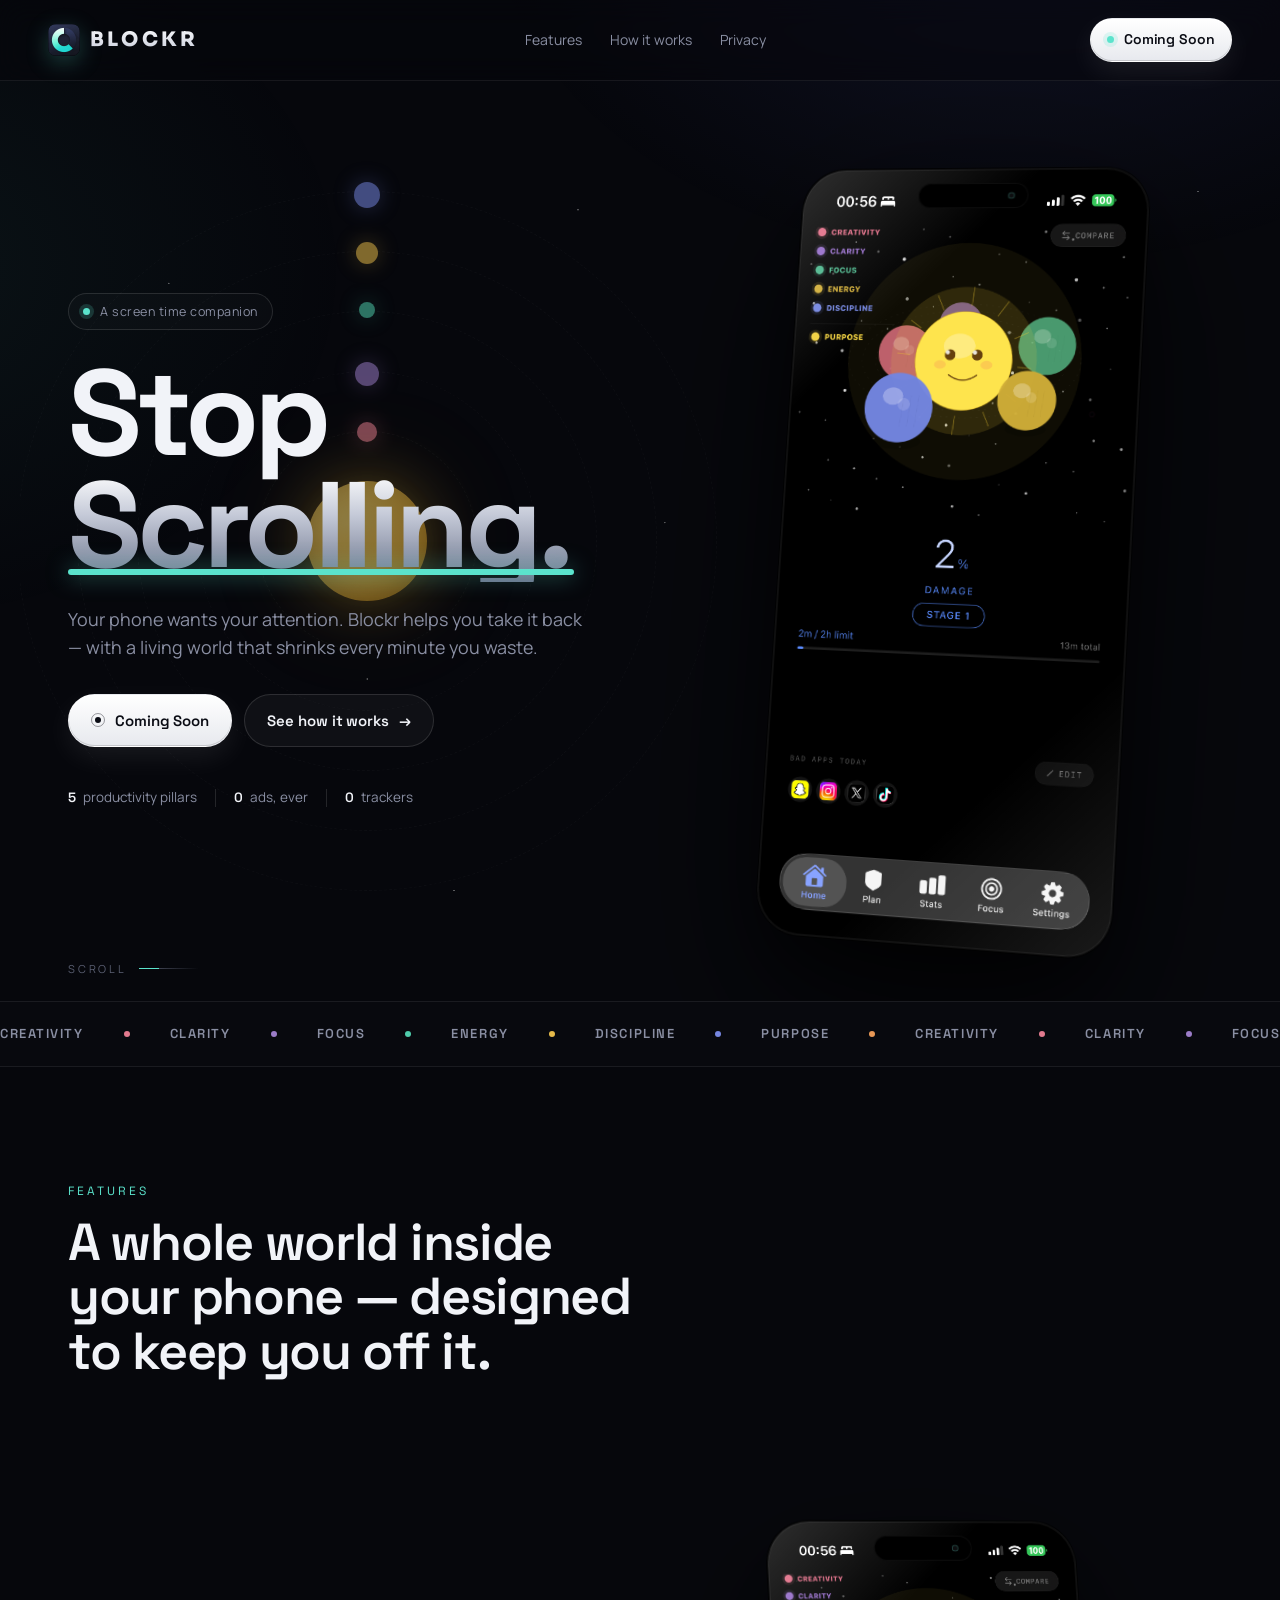
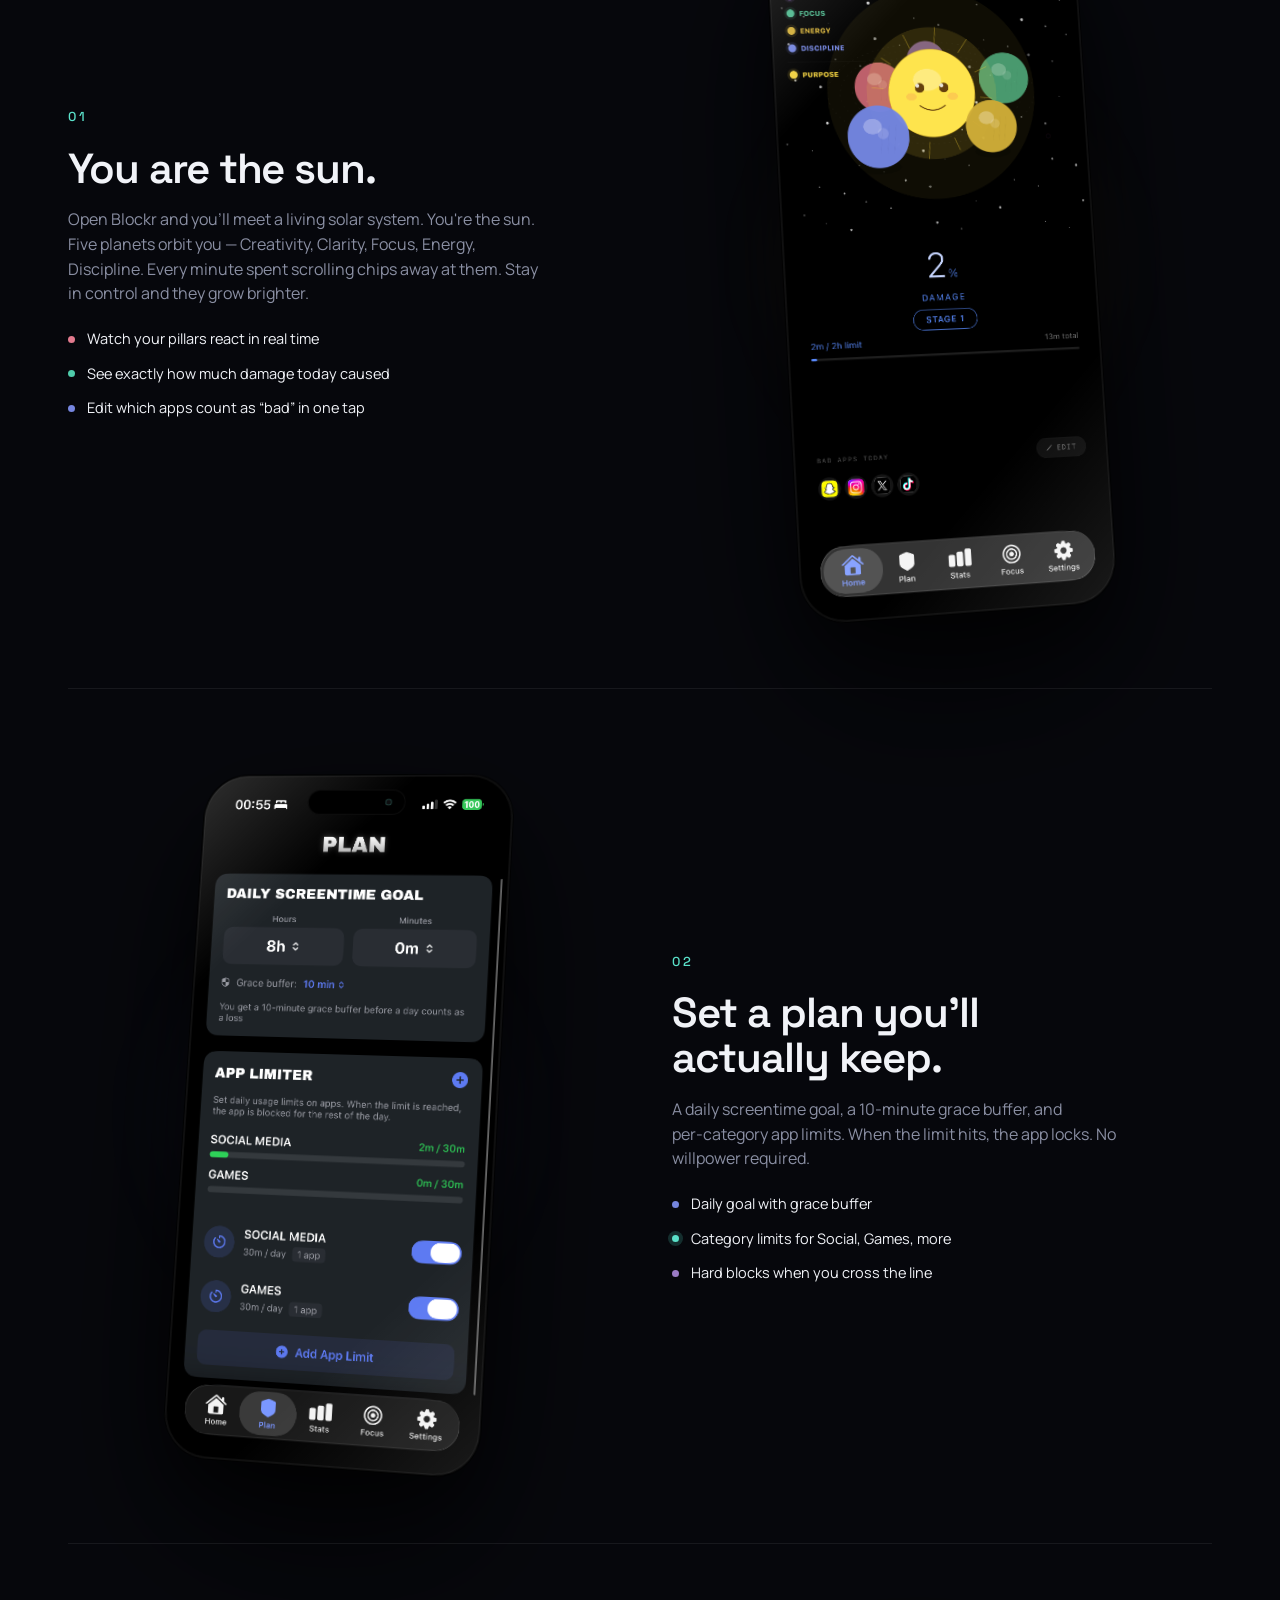
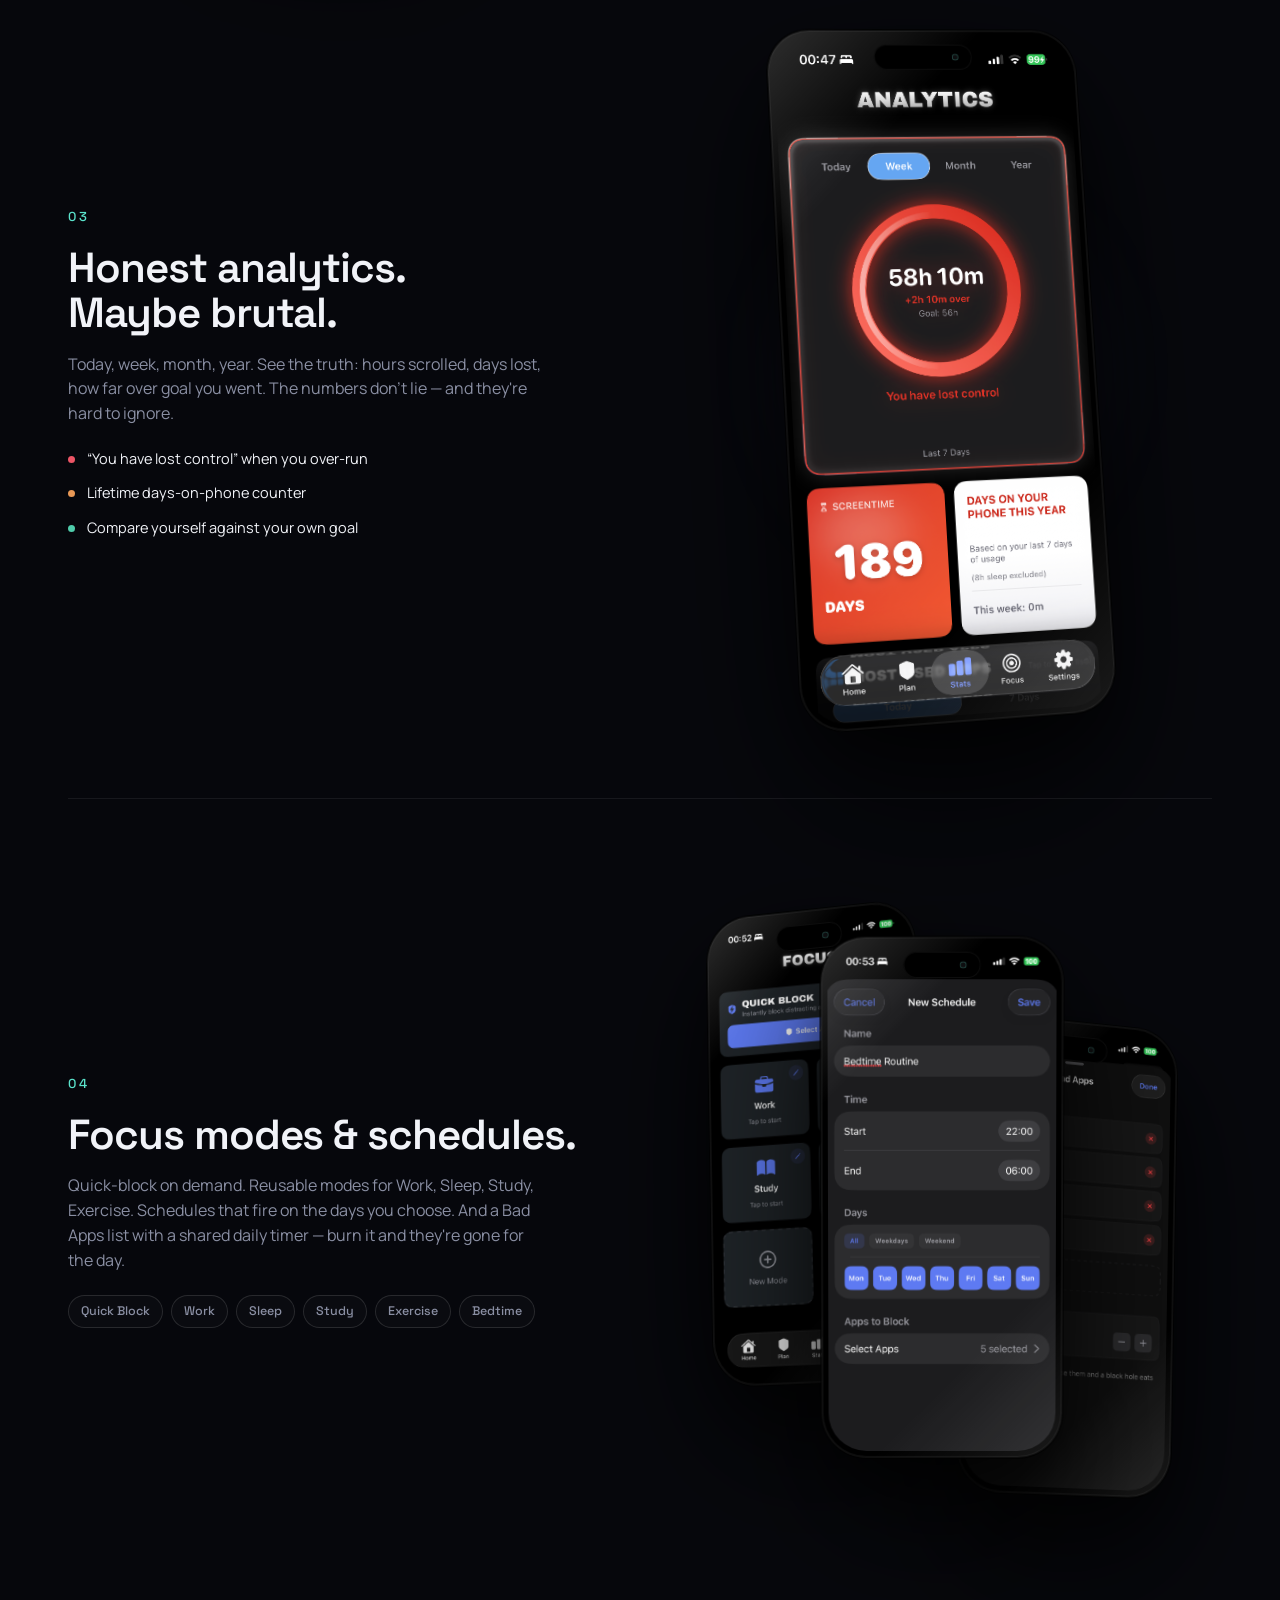
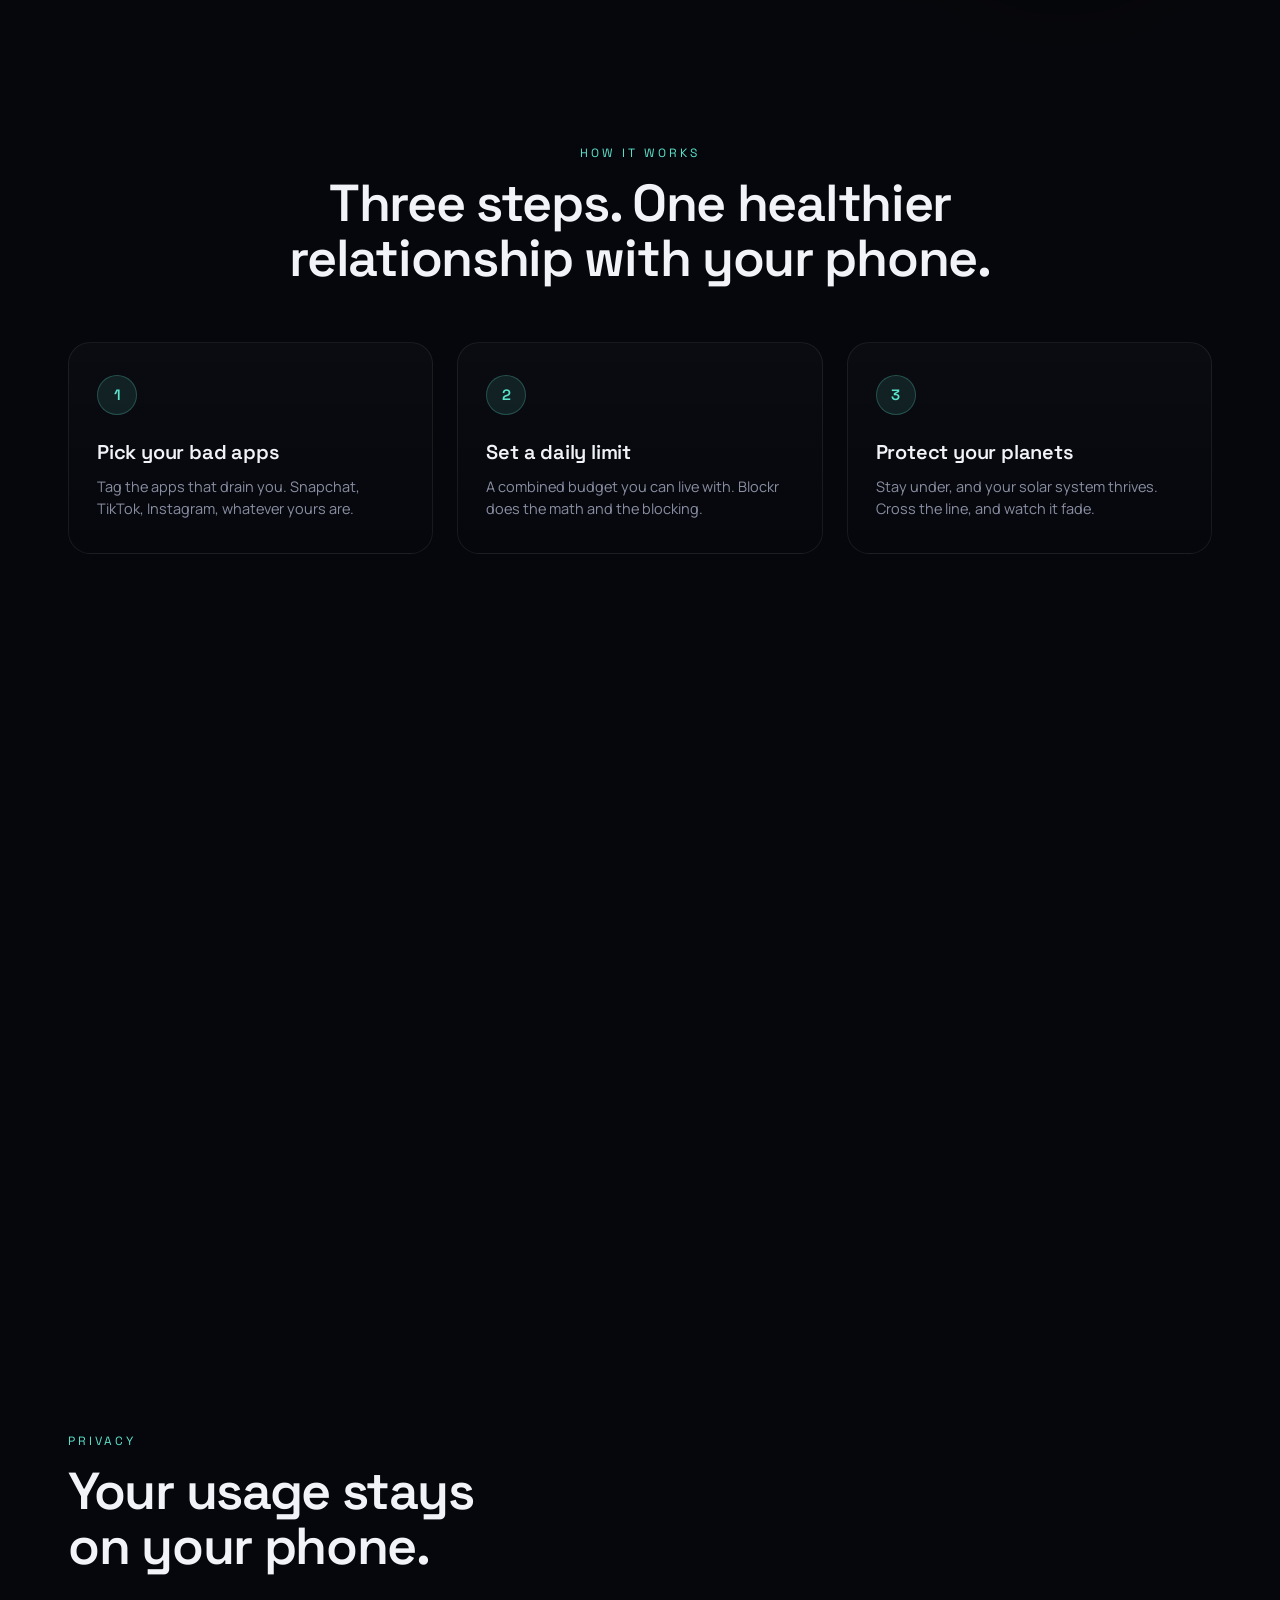
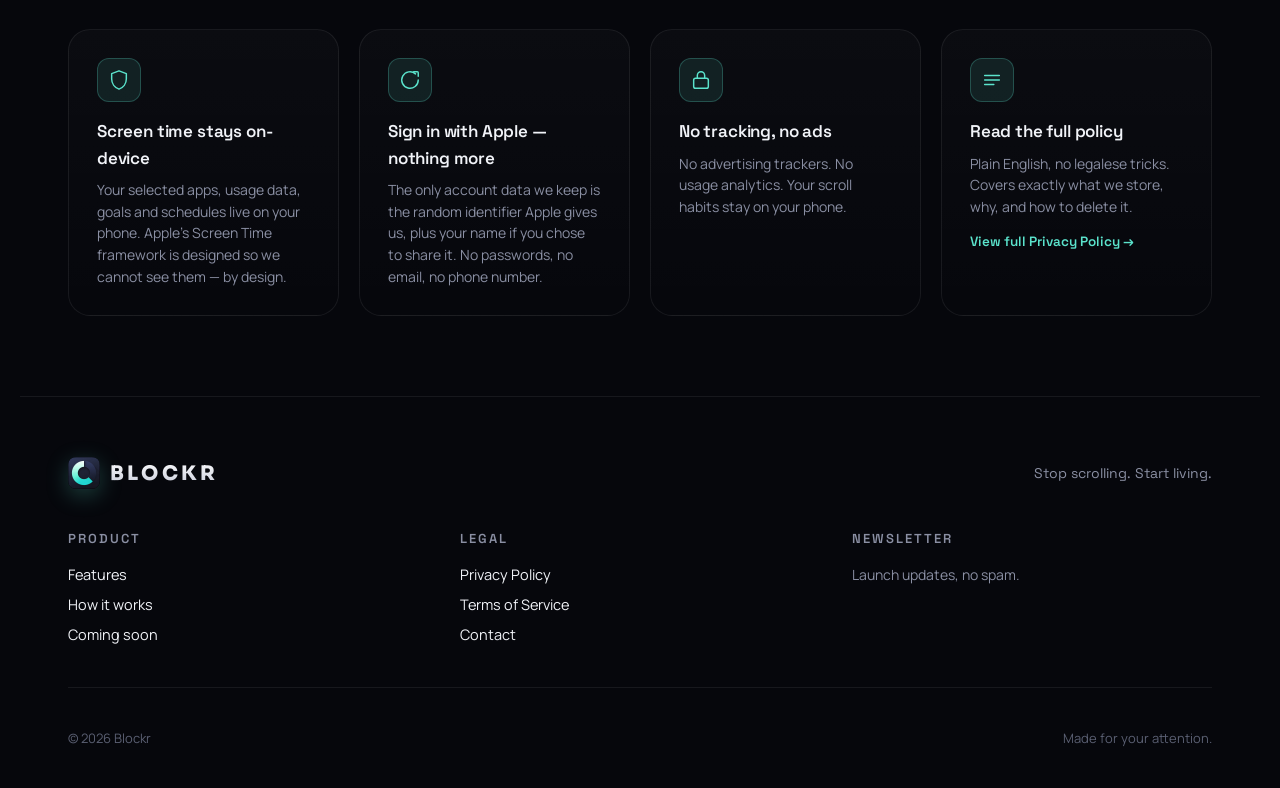
==== commit b5884cdc: "Soften privacy copy to match what RevenueCat actually collects Homepage card had said "Zero analytic" ====
--- a/index.html
+++ b/index.html
@@ -311,7 +311,7 @@
           <svg width="22" height="22" viewBox="0 0 24 24" fill="none" stroke="currentColor" stroke-width="1.6" stroke-linecap="round" stroke-linejoin="round"><rect x="4" y="10" width="16" height="11" rx="2"/><path d="M8 10V7a4 4 0 0 1 8 0v3"/></svg>
         </div>
         <h4>No tracking, no ads</h4>
-        <p>Zero analytics SDKs, zero advertising trackers. Your scroll habits are nobody's business but yours.</p>
+        <p>No advertising trackers. No usage analytics. Your scroll habits stay on your phone.</p>
       </div>
       <div class="privacy__card">
         <div class="privacy__icon">
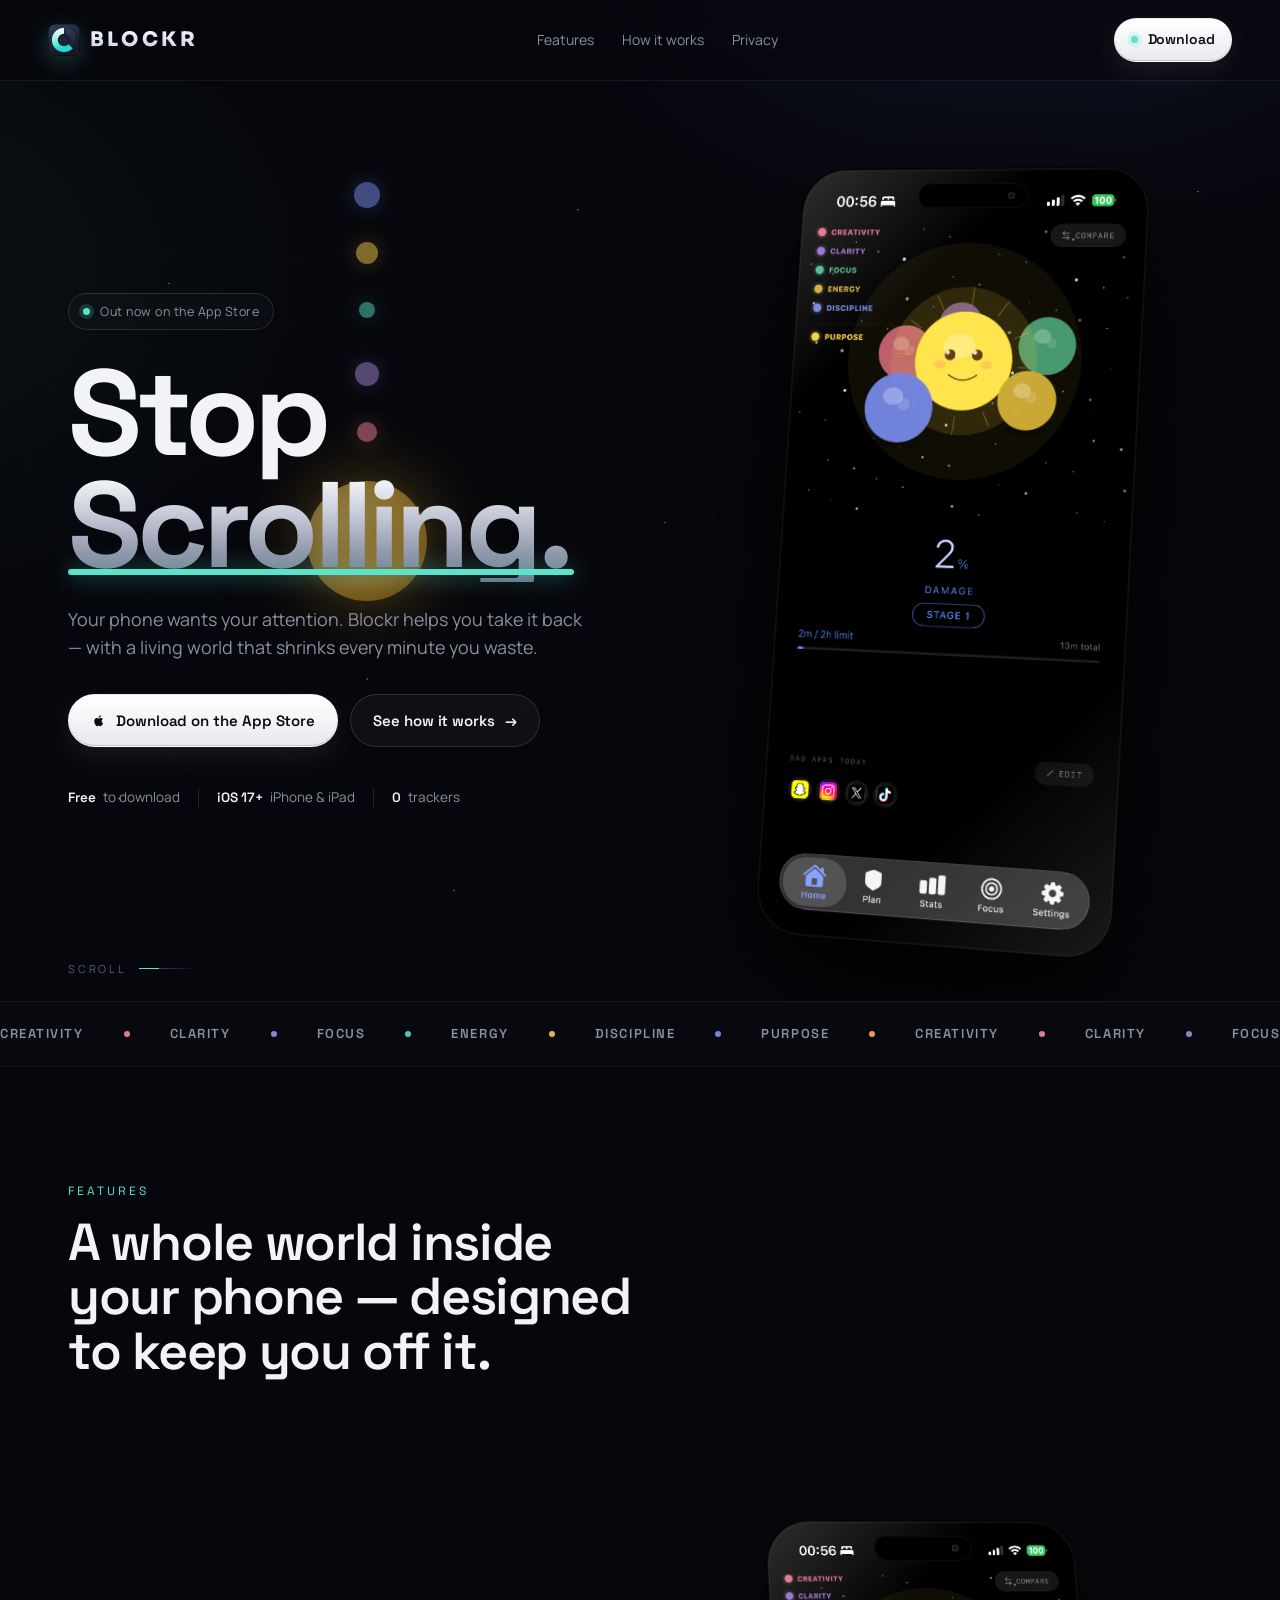
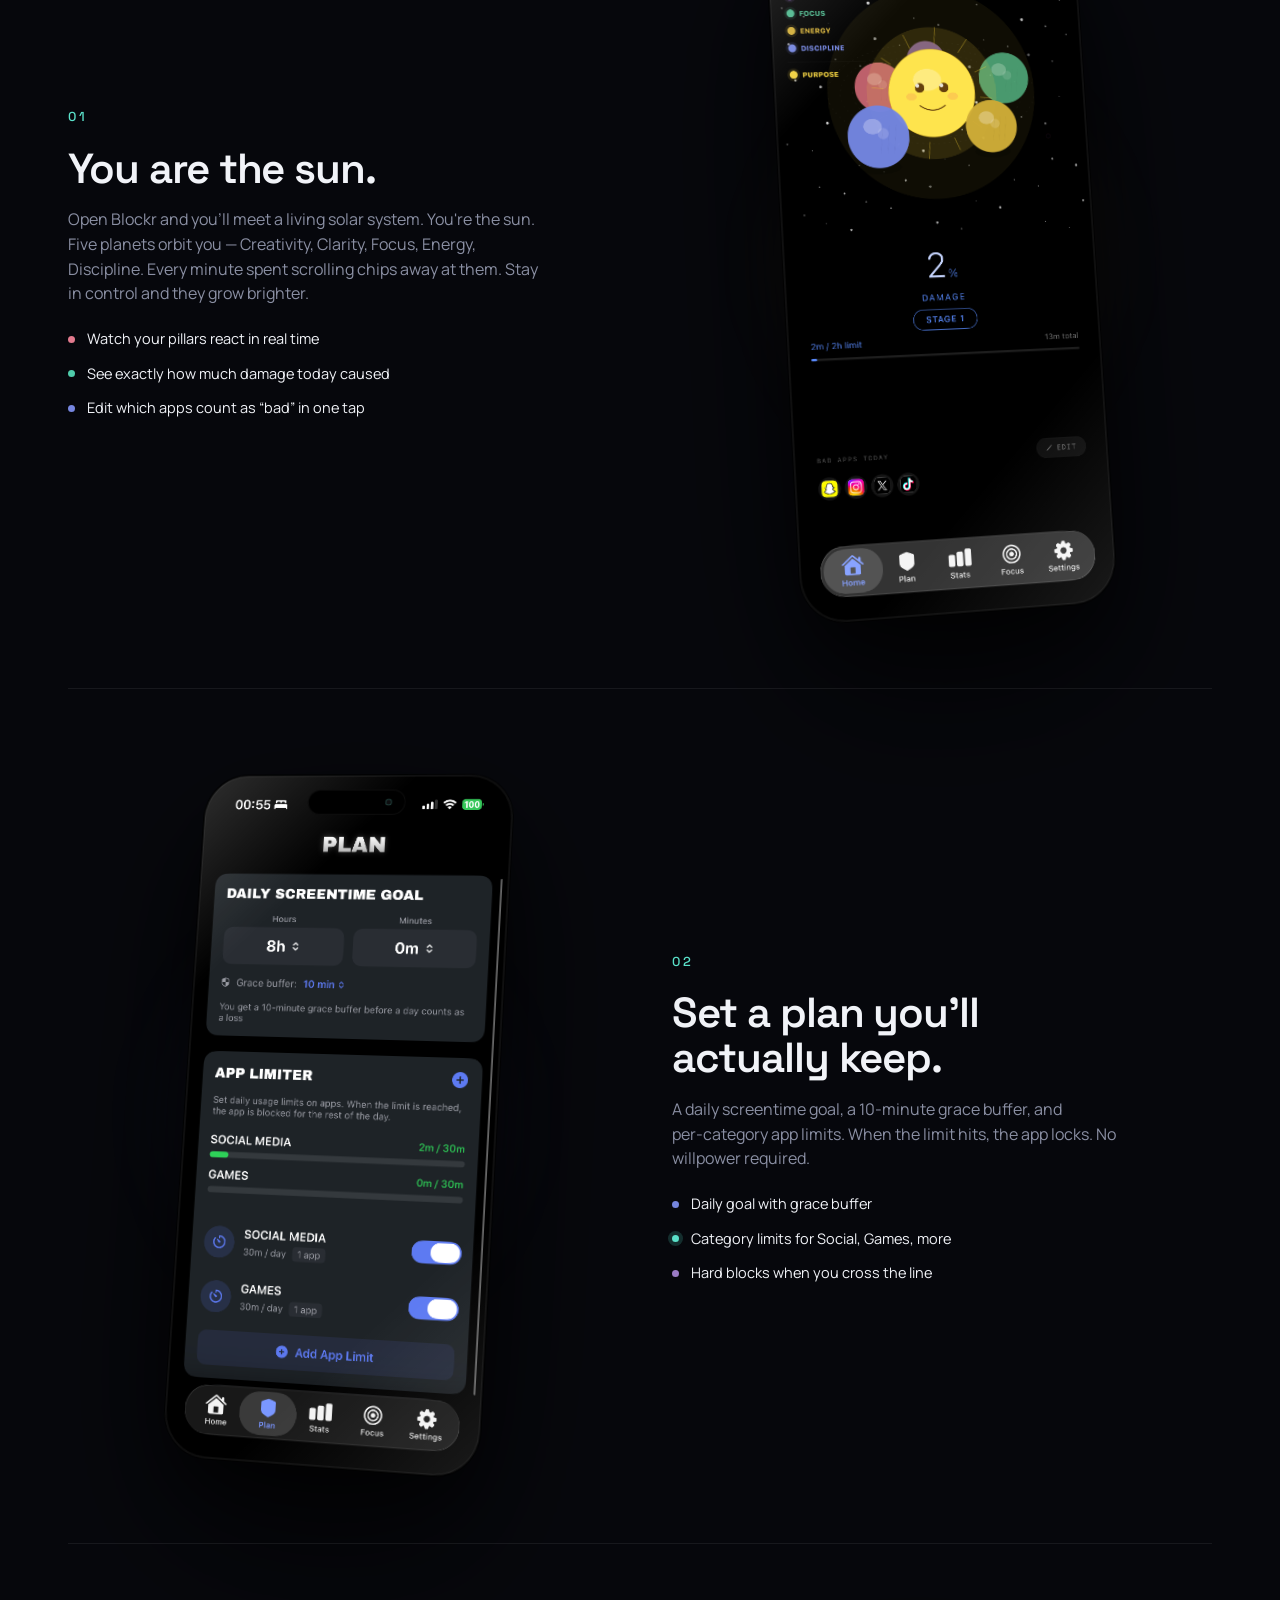
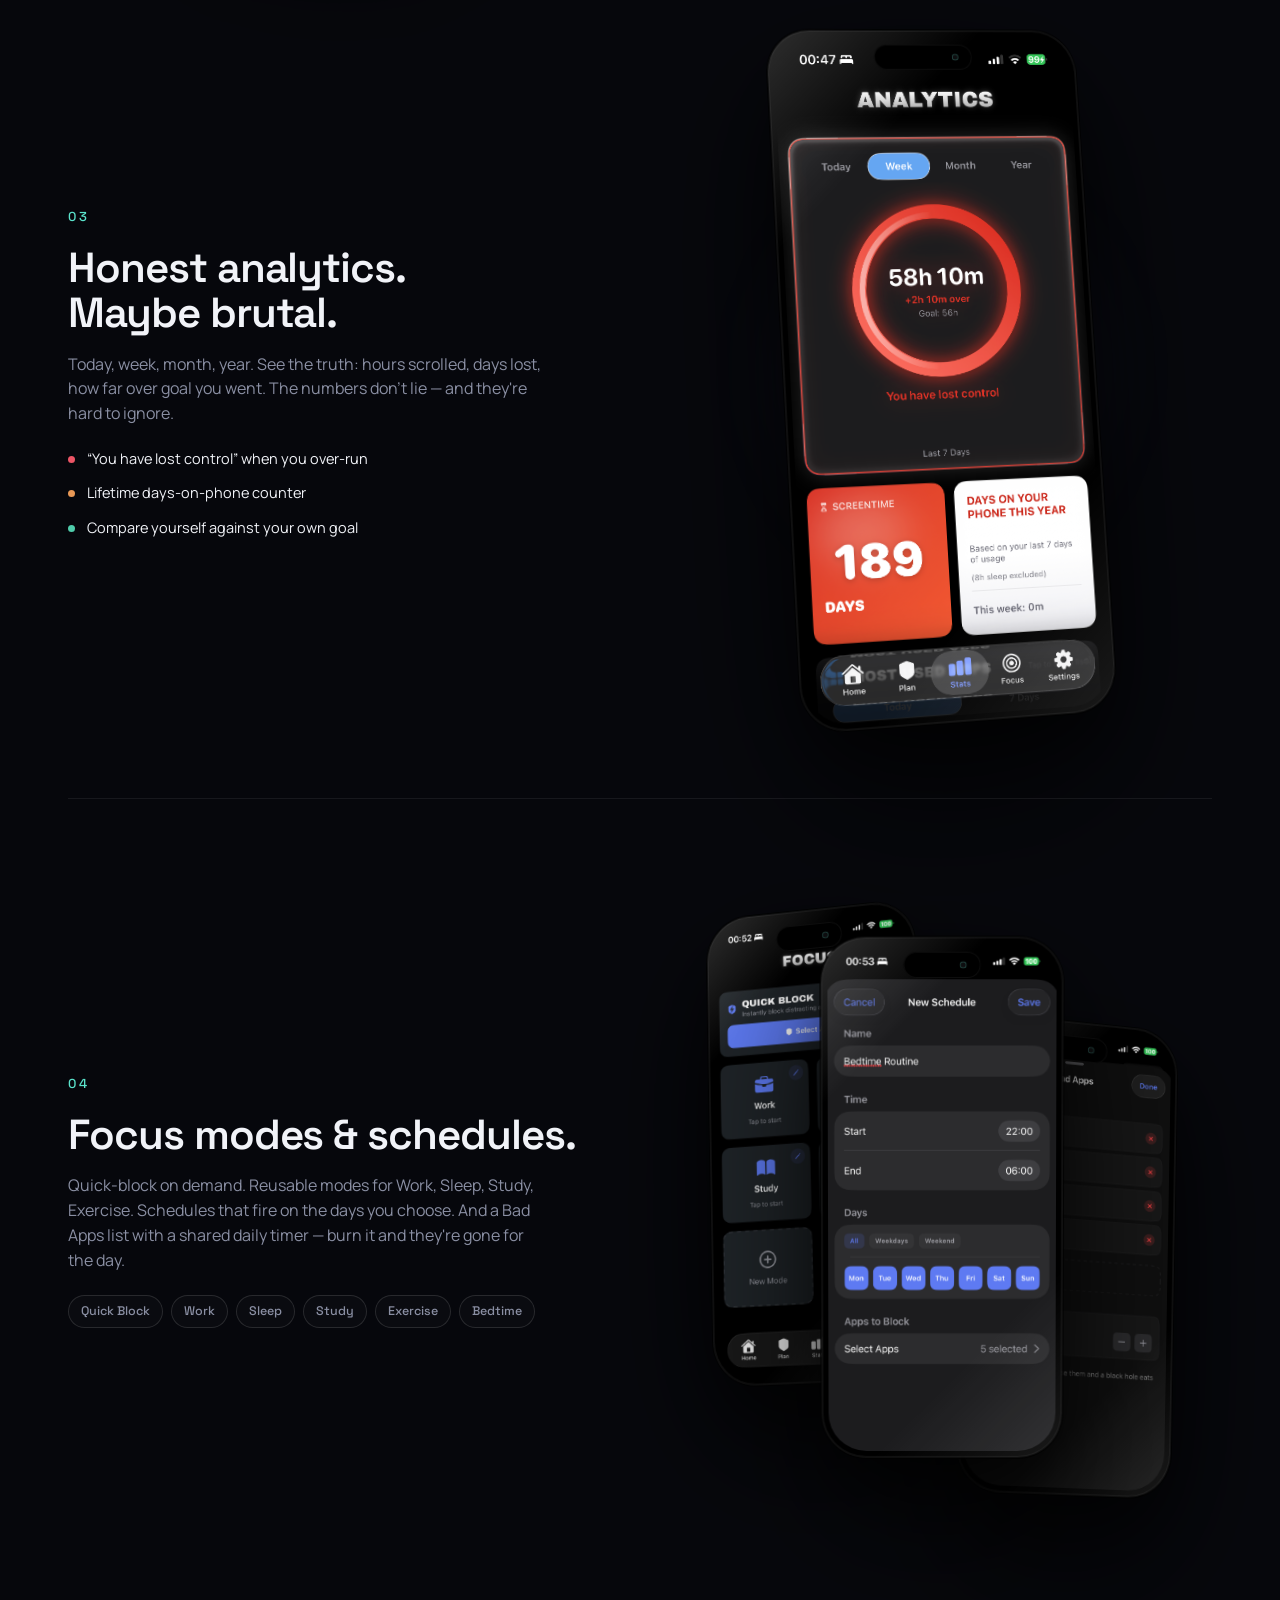
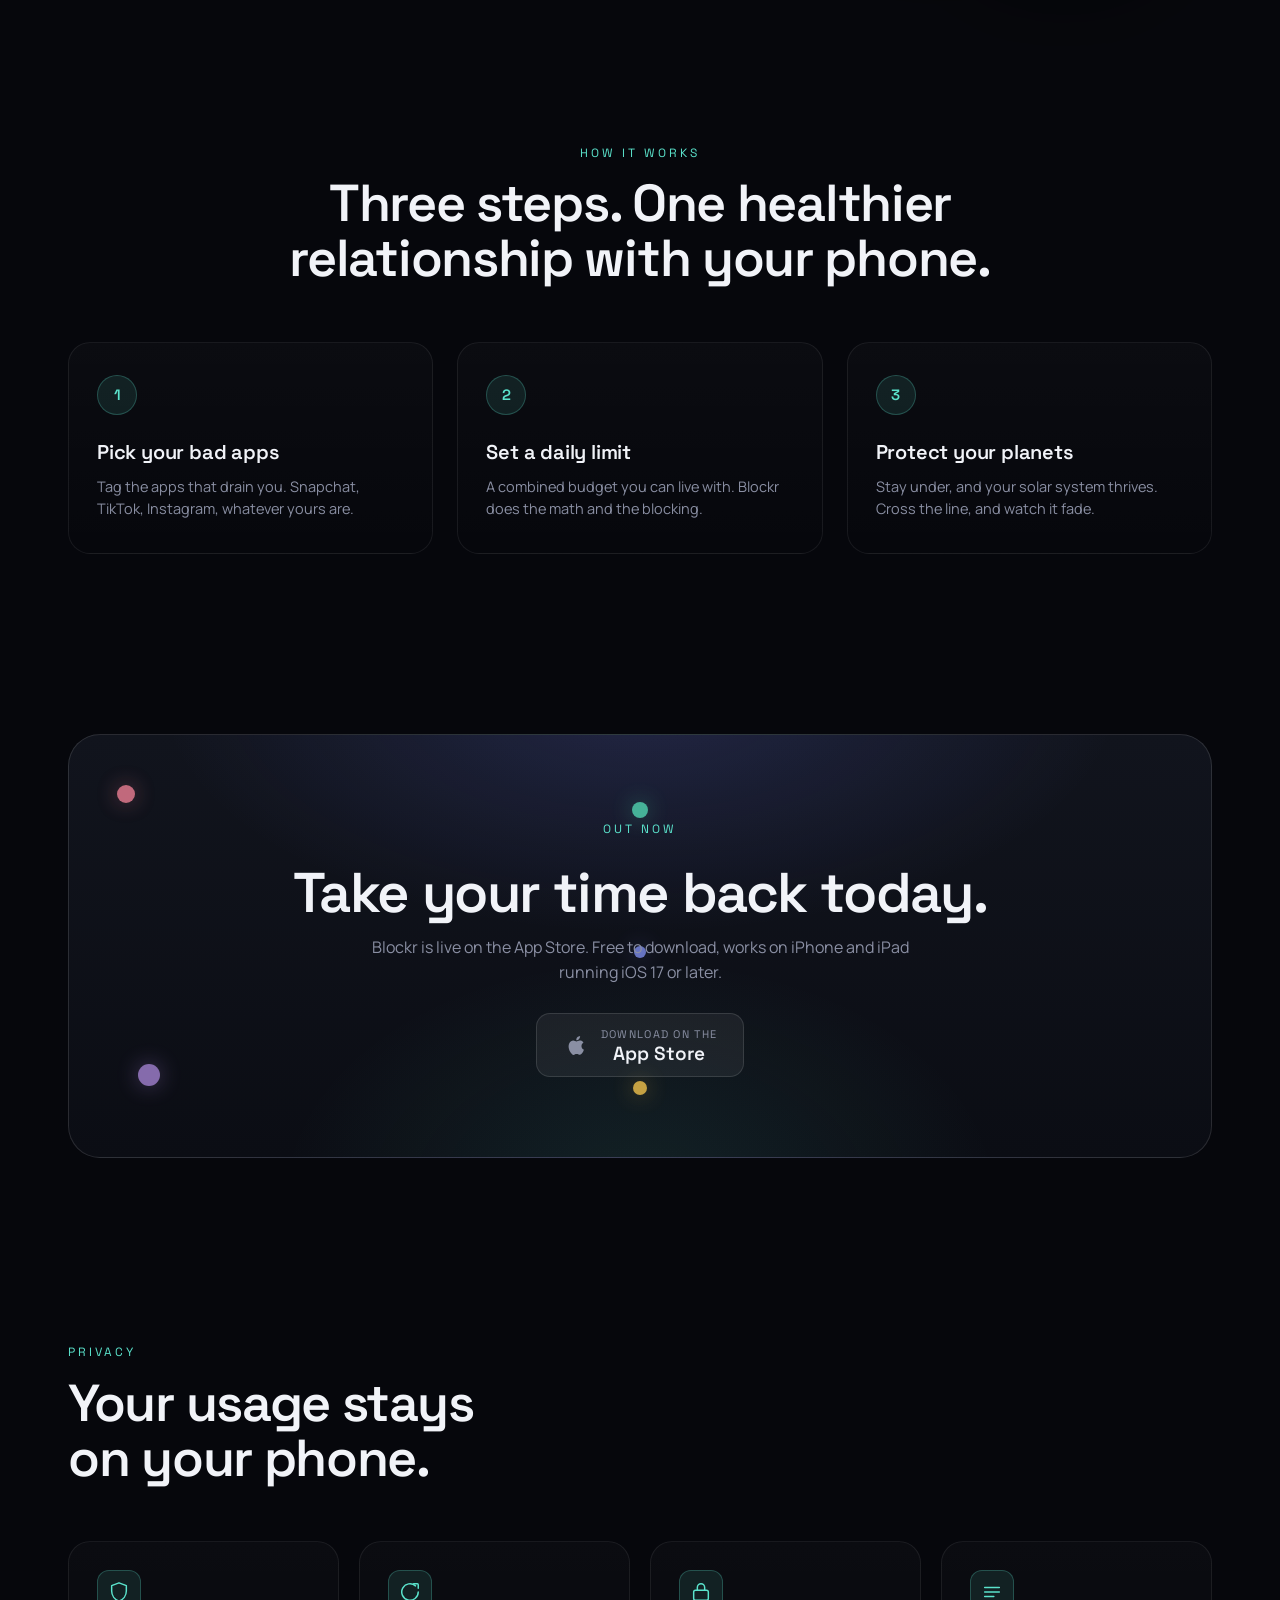
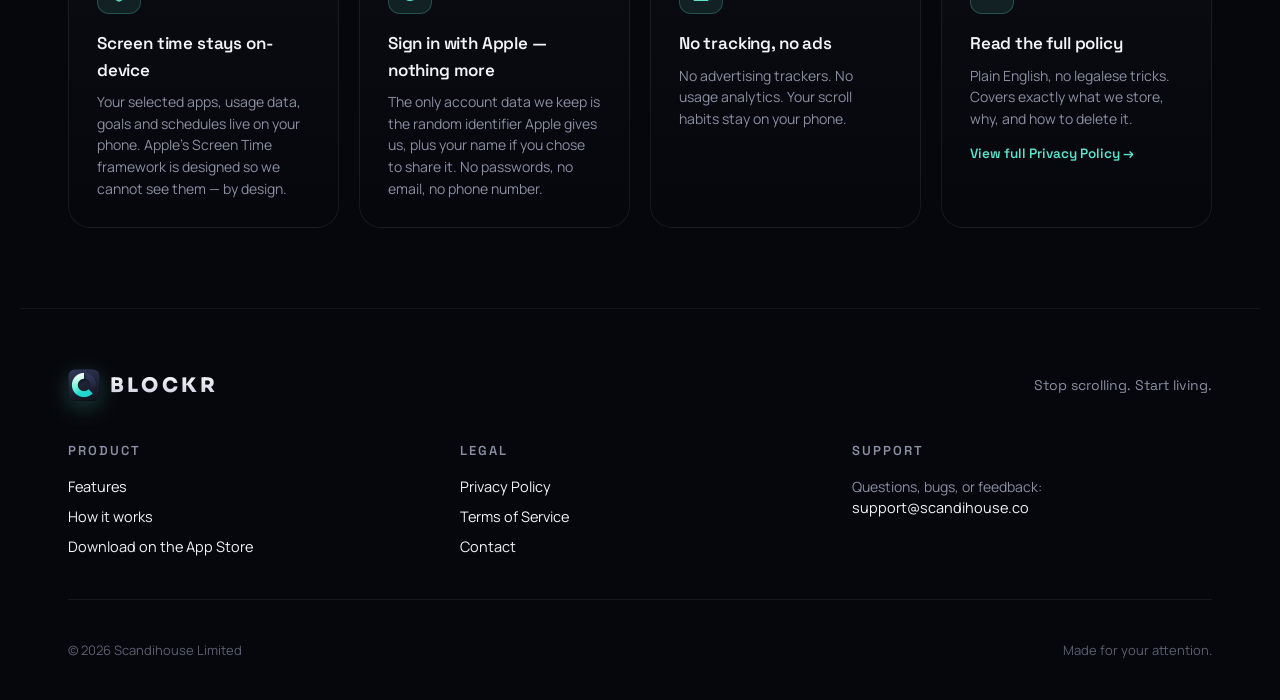
==== commit abe309c3: "Update site for App Store launch under Scandihouse Limited Blockr: Stop Scrolling is live, so the pr" ====
--- a/index.html
+++ b/index.html
@@ -4,11 +4,12 @@
 <meta charset="utf-8" />
 <meta name="viewport" content="width=device-width, initial-scale=1" />
 <title>Blockr — Stop Scrolling</title>
-<meta name="description" content="Blockr is the iOS screen-time companion that helps you block the apps you can't put down and rebuild your attention. Coming soon to the App Store." />
+<meta name="description" content="Blockr is the iOS screen-time companion that helps you block the apps you can't put down and rebuild your attention. Free on the App Store." />
 <meta property="og:title" content="Blockr — Stop Scrolling" />
-<meta property="og:description" content="The iOS screen-time companion that helps you take your attention back." />
+<meta property="og:description" content="The iOS screen-time companion that helps you take your attention back. Free on the App Store." />
 <meta property="og:url" content="https://blockr.online/" />
 <meta property="og:type" content="website" />
+<link rel="canonical" href="https://blockr.online/" />
 <link rel="preconnect" href="https://fonts.googleapis.com">
 <link rel="preconnect" href="https://fonts.gstatic.com" crossorigin>
 <link href="https://fonts.googleapis.com/css2?family=Space+Grotesk:wght@400;500;600;700&family=Manrope:wght@400;500;600;700&family=Sora:wght@500;600;700;800&display=swap" rel="stylesheet">
@@ -26,9 +27,9 @@
       <a href="#how">How it works</a>
       <a href="#privacy">Privacy</a>
     </nav>
-    <a href="#waitlist" class="btn btn--primary nav__cta">
-      <span class="dot"></span>
-      Coming Soon
+    <a href="https://apps.apple.com/app/blockr-stop-scrolling/id6764129473" class="btn btn--primary nav__cta">
+      <span class="dot dot--green"></span>
+      Download
     </a>
   </header>
 
@@ -53,7 +54,7 @@
     <div class="hero__content">
       <div class="hero__tag">
         <span class="dot dot--green"></span>
-        A screen time companion
+        Out now on the App Store
       </div>
       <h1 class="hero__title">
         <span class="line">Stop</span>
@@ -64,9 +65,9 @@
         with a living world that shrinks every minute you waste.
       </p>
       <div class="hero__actions">
-        <a href="#waitlist" class="btn btn--primary btn--lg">
-          <svg width="14" height="14" viewBox="0 0 14 14" fill="none" aria-hidden="true"><circle cx="7" cy="7" r="3" fill="currentColor"/><circle cx="7" cy="7" r="6.5" stroke="currentColor" stroke-opacity=".4"/></svg>
-          Coming Soon
+        <a href="https://apps.apple.com/app/blockr-stop-scrolling/id6764129473" class="btn btn--primary btn--lg">
+          <svg width="15" height="15" viewBox="0 0 24 24" fill="currentColor" aria-hidden="true"><path d="M17.05 12.94c-.02-2.2 1.8-3.26 1.88-3.31-1.02-1.5-2.62-1.7-3.19-1.72-1.36-.14-2.65.8-3.34.8-.69 0-1.75-.78-2.88-.76-1.48.02-2.84.86-3.6 2.18-1.54 2.67-.39 6.62 1.1 8.79.73 1.06 1.6 2.25 2.74 2.21 1.1-.05 1.52-.71 2.85-.71 1.33 0 1.7.71 2.86.69 1.18-.02 1.93-1.08 2.65-2.15.84-1.23 1.18-2.42 1.2-2.48-.03-.01-2.3-.88-2.32-3.5zM14.87 6.4c.6-.74 1.01-1.75.9-2.77-.87.04-1.93.58-2.56 1.31-.56.65-1.05 1.69-.92 2.68.97.08 1.96-.49 2.58-1.22z"/></svg>
+          Download on the App Store
         </a>
         <a href="#features" class="btn btn--ghost btn--lg">
           See how it works
@@ -74,9 +75,9 @@
         </a>
       </div>
       <div class="hero__meta">
-        <div><strong>5</strong> productivity pillars</div>
+        <div><strong>Free</strong> to download</div>
         <div class="divider"></div>
-        <div><strong>0</strong> ads, ever</div>
+        <div><strong>iOS 17+</strong> iPhone &amp; iPad</div>
         <div class="divider"></div>
         <div><strong>0</strong> trackers</div>
       </div>
@@ -256,8 +257,8 @@
     </ol>
   </section>
 
-  <!-- ============ WAITLIST CTA ============ -->
-  <section class="cta" id="waitlist">
+  <!-- ============ DOWNLOAD CTA ============ -->
+  <section class="cta" id="download">
     <div class="cta__inner">
       <div class="cta__planets" aria-hidden="true">
         <span class="planet planet--creativity"></span>
@@ -266,21 +267,17 @@
         <span class="planet planet--energy"></span>
         <span class="planet planet--discipline"></span>
       </div>
-      <span class="eyebrow">LAUNCHING SOON</span>
-      <h2>Be the first to take your time back.</h2>
-      <p>Blockr is launching on the App Store. Drop your email and we'll let you know the moment it goes live.</p>
-      <form class="cta__form" onsubmit="event.preventDefault(); this.classList.add('done'); this.querySelector('button').textContent='You’re in ✓';">
-        <input type="email" required placeholder="you@email.com" aria-label="Email address" />
-        <button type="submit" class="btn btn--primary">Notify me</button>
-      </form>
+      <span class="eyebrow">OUT NOW</span>
+      <h2>Take your time back today.</h2>
+      <p>Blockr is live on the App Store. Free to download, works on iPhone and iPad running iOS 17 or later.</p>
       <div class="cta__appstore">
-        <div class="appstore-mock">
-          <svg width="22" height="22" viewBox="0 0 24 24" fill="none" aria-hidden="true"><path d="M16.7 0c.1 1.4-.5 2.7-1.3 3.6-.9 1-2.3 1.7-3.6 1.6-.2-1.3.5-2.7 1.3-3.5C13.9.8 15.4 0 16.7 0zm4.5 17.5c-.6 1.5-.9 2.2-1.8 3.5-1.2 1.8-2.8 4-4.9 4-1.8 0-2.3-1.2-4.8-1.2-2.5 0-3 1.2-4.9 1.2C2.7 25 1.2 23 0 21.2c-3.4-5.3-3.7-11.5-1.6-14.8 1.4-2.3 3.8-3.7 6-3.7 2.3 0 3.7 1.2 5.6 1.2 1.8 0 2.9-1.2 5.5-1.2 2 0 4 1 5.4 2.8-4.7 2.6-3.9 9.3.3 12z" fill="currentColor" transform="translate(2 0)"/></svg>
+        <a class="appstore-badge" href="https://apps.apple.com/app/blockr-stop-scrolling/id6764129473">
+          <svg width="26" height="26" viewBox="0 0 24 24" fill="currentColor" aria-hidden="true"><path d="M17.05 12.94c-.02-2.2 1.8-3.26 1.88-3.31-1.02-1.5-2.62-1.7-3.19-1.72-1.36-.14-2.65.8-3.34.8-.69 0-1.75-.78-2.88-.76-1.48.02-2.84.86-3.6 2.18-1.54 2.67-.39 6.62 1.1 8.79.73 1.06 1.6 2.25 2.74 2.21 1.1-.05 1.52-.71 2.85-.71 1.33 0 1.7.71 2.86.69 1.18-.02 1.93-1.08 2.65-2.15.84-1.23 1.18-2.42 1.2-2.48-.03-.01-2.3-.88-2.32-3.5zM14.87 6.4c.6-.74 1.01-1.75.9-2.77-.87.04-1.93.58-2.56 1.31-.56.65-1.05 1.69-.92 2.68.97.08 1.96-.49 2.58-1.22z"/></svg>
           <div>
-            <div class="appstore-mock__small">Coming soon to the</div>
-            <div class="appstore-mock__big">App Store</div>
+            <div class="appstore-badge__small">Download on the</div>
+            <div class="appstore-badge__big">App Store</div>
           </div>
-        </div>
+        </a>
       </div>
     </div>
   </section>
@@ -338,7 +335,7 @@
         <h5>Product</h5>
         <a href="#features">Features</a>
         <a href="#how">How it works</a>
-        <a href="#waitlist">Coming soon</a>
+        <a href="https://apps.apple.com/app/blockr-stop-scrolling/id6764129473">Download on the App Store</a>
       </div>
       <div>
         <h5>Legal</h5>
@@ -347,12 +344,12 @@
         <a href="mailto:support@scandihouse.co">Contact</a>
       </div>
       <div>
-        <h5>Newsletter</h5>
-        <p class="muted">Launch updates, no spam.</p>
+        <h5>Support</h5>
+        <p class="muted">Questions, bugs, or feedback:<br /><a href="mailto:support@scandihouse.co">support@scandihouse.co</a></p>
       </div>
     </div>
     <div class="footer__bottom">
-      <span>© 2026 Blockr</span>
+      <span>© 2026 Scandihouse Limited</span>
       <span>Made for your attention.</span>
     </div>
   </footer>
--- a/styles.css
+++ b/styles.css
@@ -656,7 +656,7 @@
 .steps p { color: var(--muted); margin: 0; font-size: 14.5px; }
 @media (max-width: 800px) { .steps { grid-template-columns: 1fr; } }
 
-/* ============ CTA / WAITLIST ============ */
+/* ============ CTA / DOWNLOAD ============ */
 .cta {
   position: relative; z-index: 4;
   padding: 100px clamp(20px, 4vw, 48px);
@@ -689,38 +689,30 @@
   max-width: 540px; margin: 0 auto 28px;
   font-size: 16px;
 }
-.cta__form {
-  display: flex; gap: 8px;
-  max-width: 460px; margin: 0 auto;
-  background: rgba(0,0,0,.45);
+.cta__appstore {
+  display: flex; justify-content: center;
+}
+/* Real App Store link. Reads as a badge rather than a button so it doesn't
+   compete with the primary buttons elsewhere on the page, but it still lifts
+   on hover to signal it's clickable. */
+.appstore-badge {
+  display: inline-flex; align-items: center; gap: 12px;
+  padding: 12px 26px;
+  border-radius: 14px;
+  background: rgba(255,255,255,.06);
   border: 1px solid var(--line-2);
-  border-radius: 999px;
-  padding: 6px;
-}
-.cta__form input {
-  flex: 1; background: transparent; border: 0; outline: 0;
-  color: var(--text);
-  font-family: var(--font-body);
-  padding: 0 16px;
-  font-size: 14.5px;
-}
-.cta__form input::placeholder { color: var(--dim); }
-.cta__form.done input { opacity: .5; }
-.cta__appstore {
-  margin-top: 28px;
-  display: flex; justify-content: center;
-}
-.appstore-mock {
-  display: inline-flex; align-items: center; gap: 12px;
-  padding: 12px 22px;
-  border-radius: 14px;
-  background: rgba(255,255,255,.04);
-  border: 1px solid var(--line-2);
-  color: var(--muted);
-  font-family: var(--font-display);
-}
-.appstore-mock__small { font-size: 11px; letter-spacing: .12em; }
-.appstore-mock__big { color: var(--text); font-size: 18px; font-weight: 600; }
+  color: var(--muted);
+  font-family: var(--font-display);
+  text-decoration: none;
+  transition: transform .25s ease, background .25s ease, border-color .25s ease;
+}
+.appstore-badge:hover {
+  transform: translateY(-2px);
+  background: rgba(255,255,255,.10);
+  border-color: rgba(255,255,255,.24);
+}
+.appstore-badge__small { font-size: 11px; letter-spacing: .12em; text-transform: uppercase; }
+.appstore-badge__big { color: var(--text); font-size: 19px; font-weight: 600; line-height: 1.15; }
 
 /* sprinkled planets in cta — each one drifts on its own irregular path
    so the box feels alive instead of bobbing in unison.
